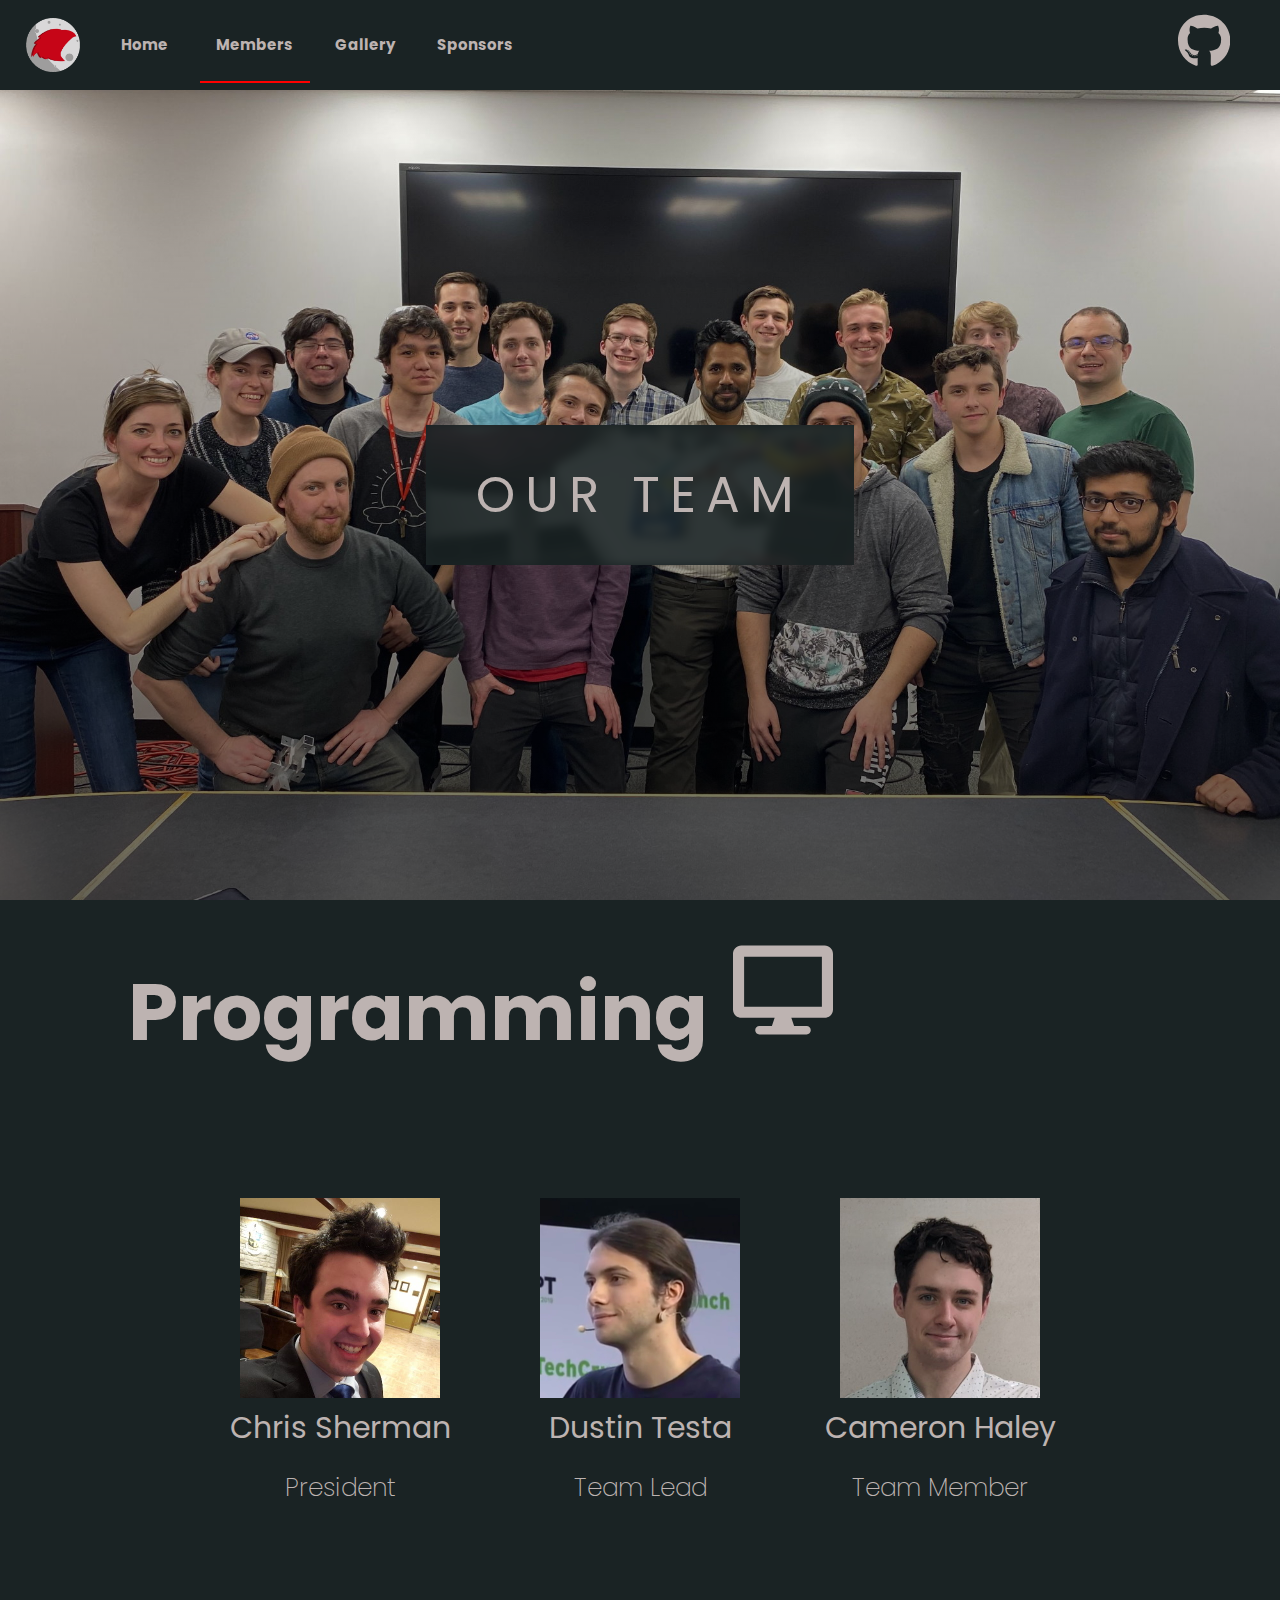
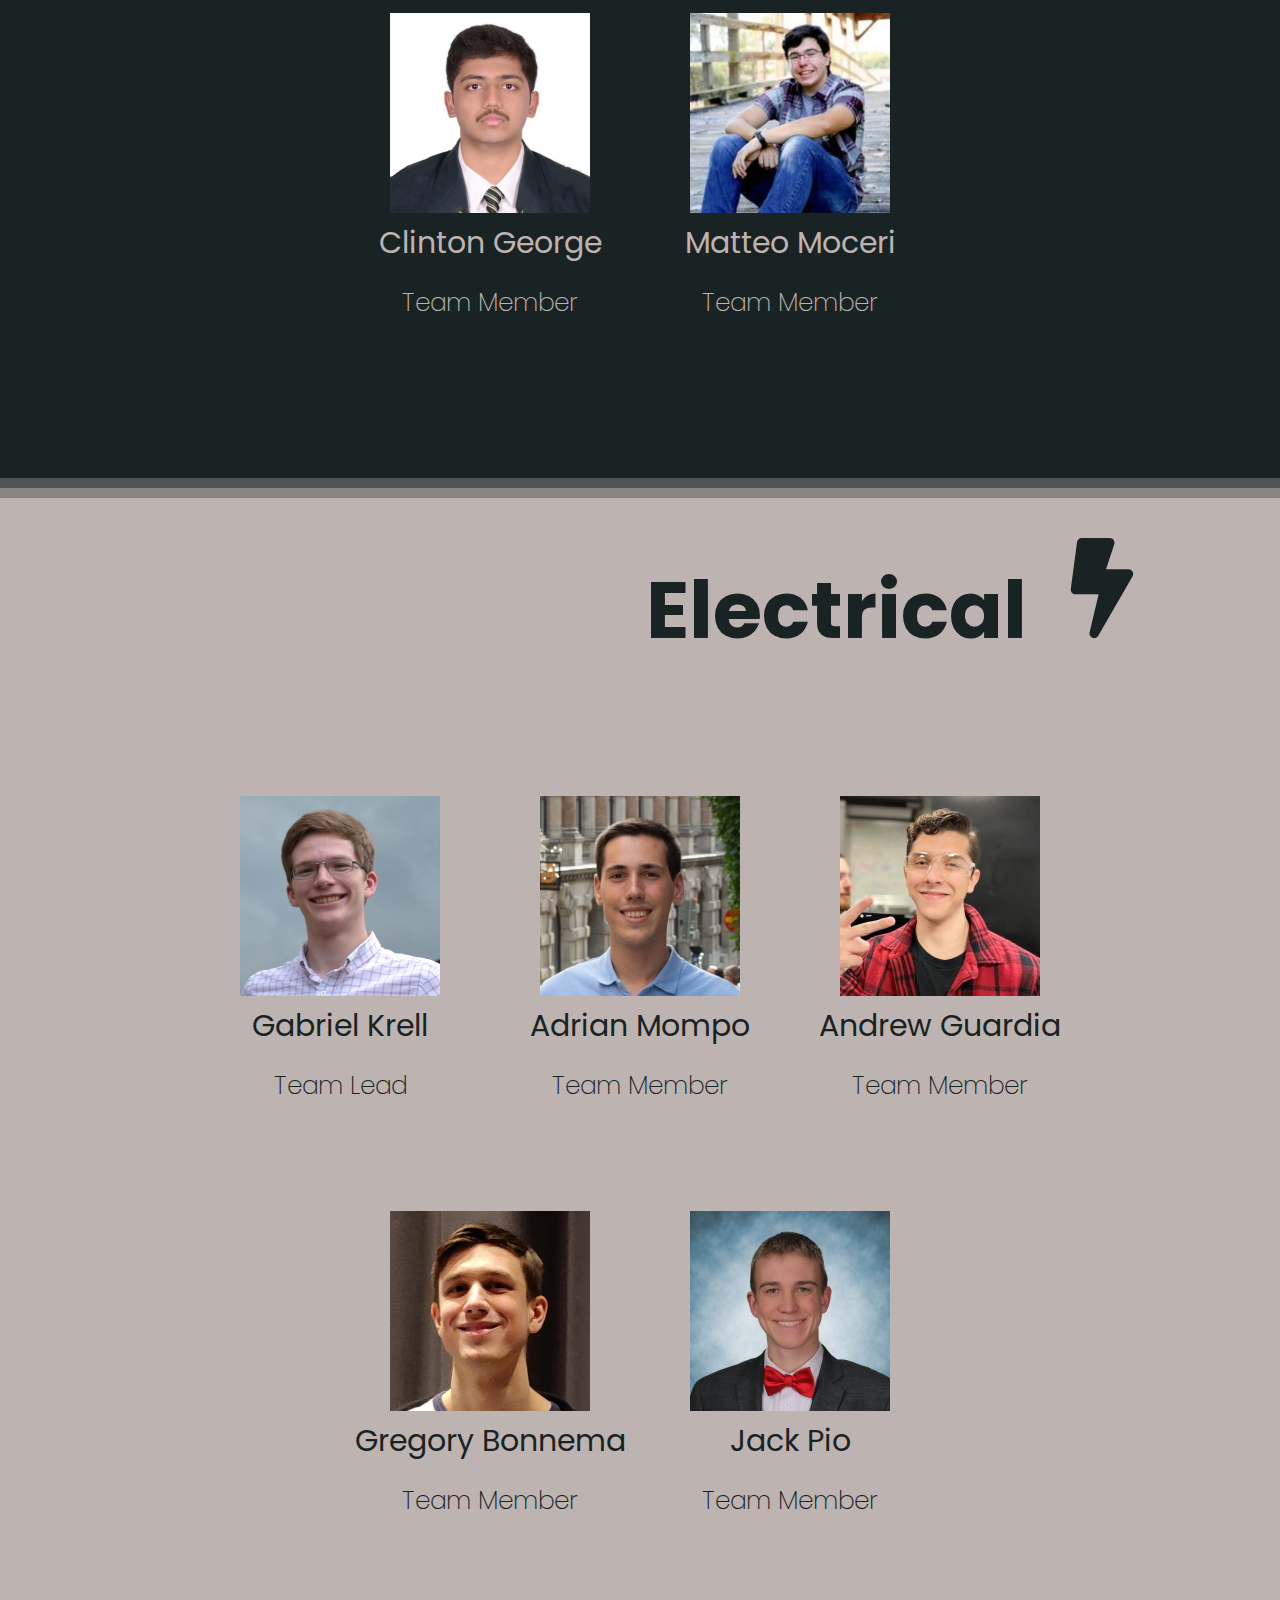
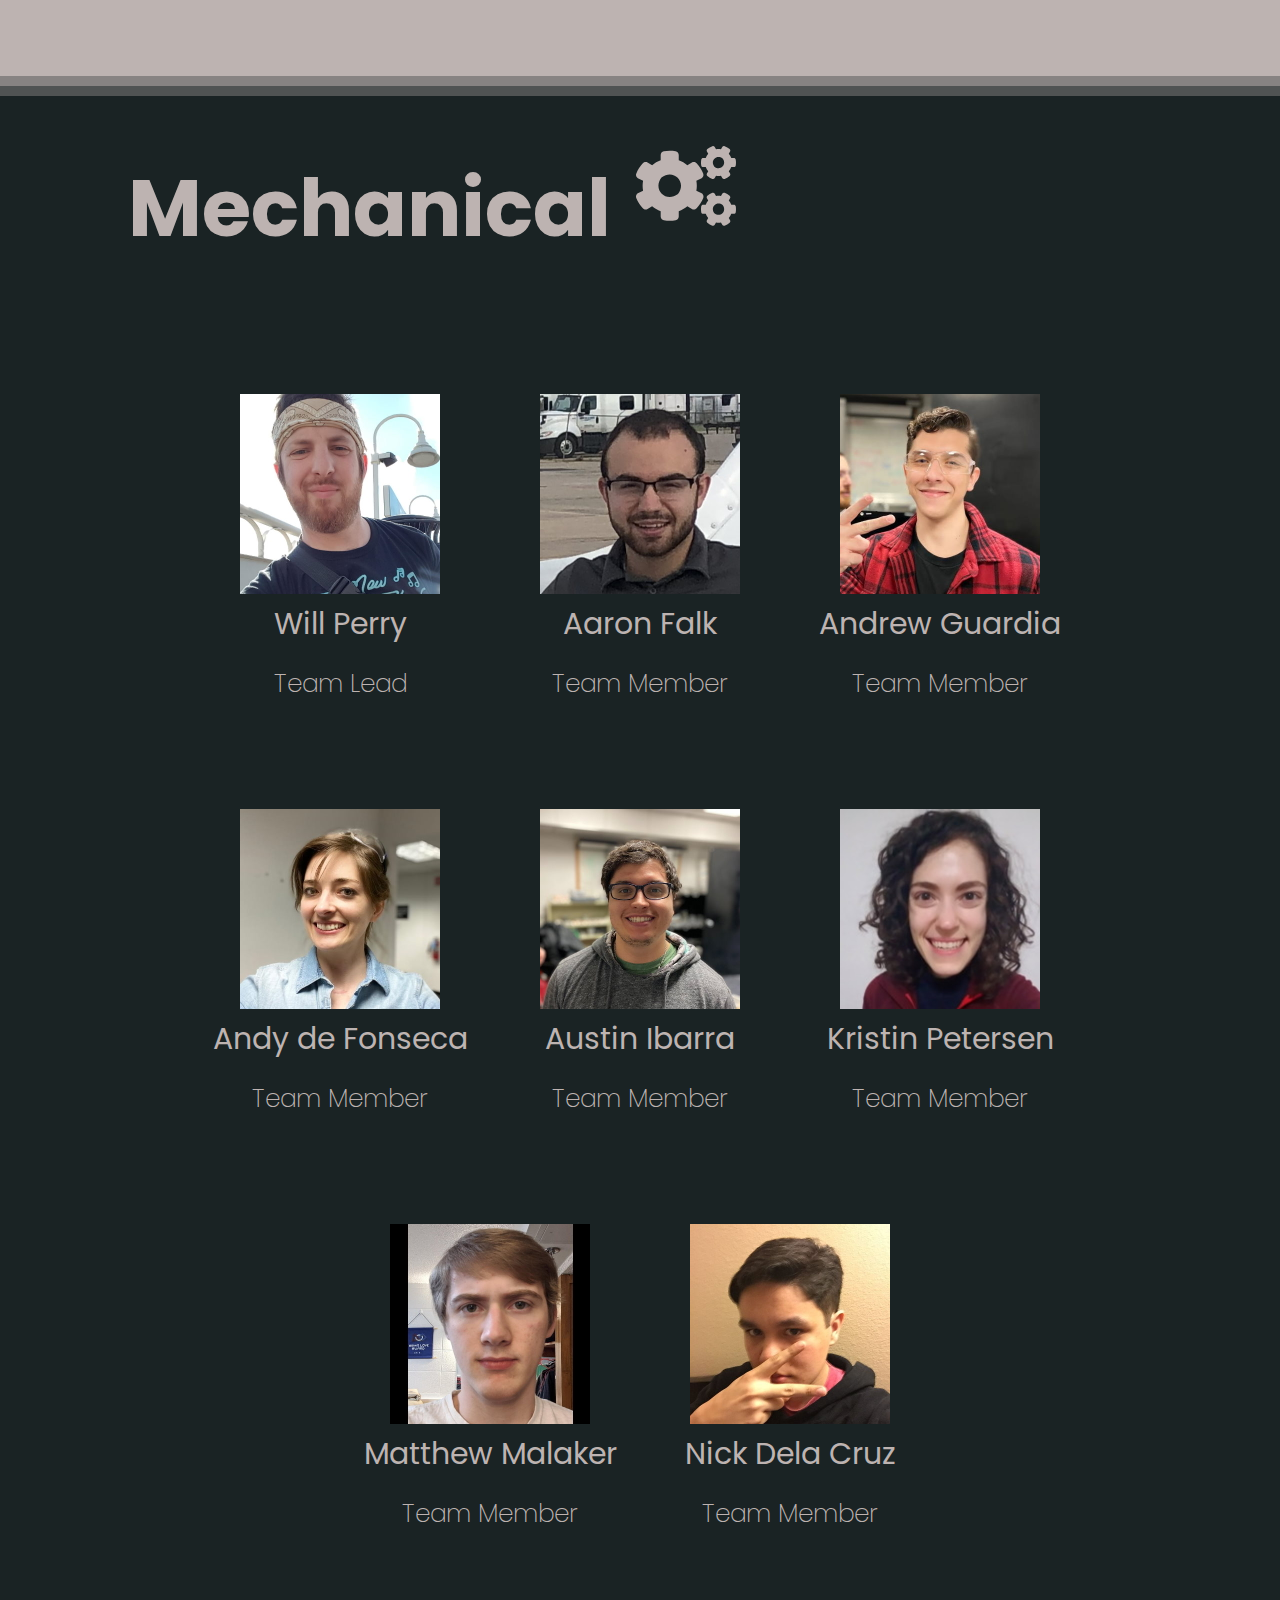
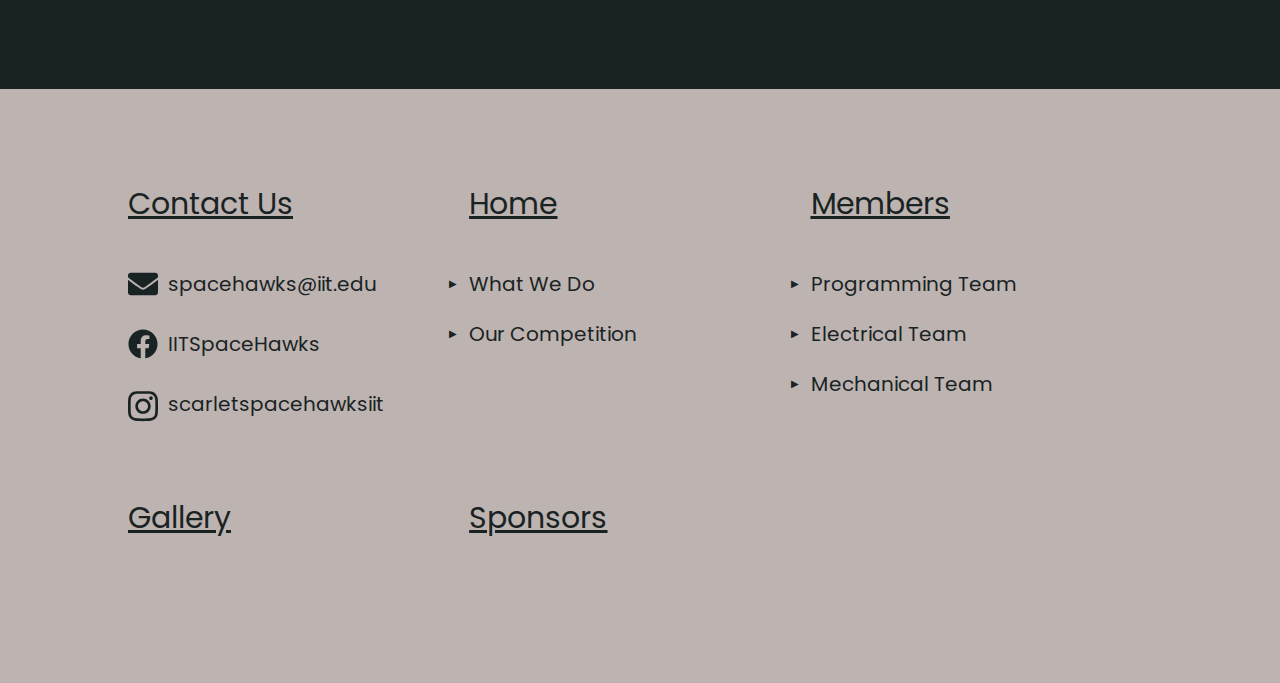
==== members/index.html @ db954859 "Redesign website" ====
<!-- Members page -->
<!DOCTYPE html>
<html lang="en" id="members-page">
<head>
  <meta name="viewport" content="width=device-width,initial-scale=1.0,shrink-to-fit=no" />
  <meta charset="UTF-8">
  <title>Scarlet Spacehawks</title>
  <link rel="stylesheet" href="../styles.css">
  <script src="script.js"></script>
</head>
<body>
  <nav>
    <ul>
      <li id="navlogo-item">
        <img id="navlogo" src="/images/logo.png" alt="Spacehawks logo" />
        <svg id="menu-icon" aria-hidden="true" focusable="false" data-prefix="fas" data-icon="bars" role="img" xmlns="http://www.w3.org/2000/svg" viewBox="0 0 448 512"><path fill="currentColor" d="M16 132h416c8.837 0 16-7.163 16-16V76c0-8.837-7.163-16-16-16H16C7.163 60 0 67.163 0 76v40c0 8.837 7.163 16 16 16zm0 160h416c8.837 0 16-7.163 16-16v-40c0-8.837-7.163-16-16-16H16c-8.837 0-16 7.163-16 16v40c0 8.837 7.163 16 16 16zm0 160h416c8.837 0 16-7.163 16-16v-40c0-8.837-7.163-16-16-16H16c-8.837 0-16 7.163-16 16v40c0 8.837 7.163 16 16 16z"></path></svg>
      </li>
      <li id="homeButton">
        <a class="nav-button" href="/">
          <p>Home</p>
        </a>
      </li>
      <li id="membersButton">
        <a class="nav-button" href="/members">
          <p>Members</p>
        </a>
      </li>
      <li id="galleryButton">
        <a class="nav-button" href="/gallery">
          <p>Gallery</p>
        </a>
      </li>
      <li id="sponsorsButton">
        <a class="nav-button" href="/sponsors">
          <p>Sponsors</p>
        </a>
      </li>
      <li id="githubButton">
        <a href="https://github.com/CHCOM330/SpaceHawksWebsite/">
          <svg aria-hidden="true" focusable="false" data-prefix="fab" data-icon="github" role="img" xmlns="http://www.w3.org/2000/svg" viewBox="0 0 496 512"><path fill="currentColor" d="M165.9 397.4c0 2-2.3 3.6-5.2 3.6-3.3.3-5.6-1.3-5.6-3.6 0-2 2.3-3.6 5.2-3.6 3-.3 5.6 1.3 5.6 3.6zm-31.1-4.5c-.7 2 1.3 4.3 4.3 4.9 2.6 1 5.6 0 6.2-2s-1.3-4.3-4.3-5.2c-2.6-.7-5.5.3-6.2 2.3zm44.2-1.7c-2.9.7-4.9 2.6-4.6 4.9.3 2 2.9 3.3 5.9 2.6 2.9-.7 4.9-2.6 4.6-4.6-.3-1.9-3-3.2-5.9-2.9zM244.8 8C106.1 8 0 113.3 0 252c0 110.9 69.8 205.8 169.5 239.2 12.8 2.3 17.3-5.6 17.3-12.1 0-6.2-.3-40.4-.3-61.4 0 0-70 15-84.7-29.8 0 0-11.4-29.1-27.8-36.6 0 0-22.9-15.7 1.6-15.4 0 0 24.9 2 38.6 25.8 21.9 38.6 58.6 27.5 72.9 20.9 2.3-16 8.8-27.1 16-33.7-55.9-6.2-112.3-14.3-112.3-110.5 0-27.5 7.6-41.3 23.6-58.9-2.6-6.5-11.1-33.3 2.6-67.9 20.9-6.5 69 27 69 27 20-5.6 41.5-8.5 62.8-8.5s42.8 2.9 62.8 8.5c0 0 48.1-33.6 69-27 13.7 34.7 5.2 61.4 2.6 67.9 16 17.7 25.8 31.5 25.8 58.9 0 96.5-58.9 104.2-114.8 110.5 9.2 7.9 17 22.9 17 46.4 0 33.7-.3 75.4-.3 83.6 0 6.5 4.6 14.4 17.3 12.1C428.2 457.8 496 362.9 496 252 496 113.3 383.5 8 244.8 8zM97.2 352.9c-1.3 1-1 3.3.7 5.2 1.6 1.6 3.9 2.3 5.2 1 1.3-1 1-3.3-.7-5.2-1.6-1.6-3.9-2.3-5.2-1zm-10.8-8.1c-.7 1.3.3 2.9 2.3 3.9 1.6 1 3.6.7 4.3-.7.7-1.3-.3-2.9-2.3-3.9-2-.6-3.6-.3-4.3.7zm32.4 35.6c-1.6 1.3-1 4.3 1.3 6.2 2.3 2.3 5.2 2.6 6.5 1 1.3-1.3.7-4.3-1.3-6.2-2.2-2.3-5.2-2.6-6.5-1zm-11.4-14.7c-1.6 1-1.6 3.6 0 5.9 1.6 2.3 4.3 3.3 5.6 2.3 1.6-1.3 1.6-3.9 0-6.2-1.4-2.3-4-3.3-5.6-2z"></path></svg>
        </a>
      </li>
    </ul>
  </nav>

  <article id="team">
    <section class="banner" id="team-banner">
      <h2>Our Team</h2>
    </section>

    <section class="card team-card" id="programming-team">
      <h3>Programming</h3>
      <svg class="team-icon" aria-hidden="true" focusable="false" width="100px" height="100px" data-prefix="fas" data-icon="desktop" role="img" xmlns="http://www.w3.org/2000/svg" viewBox="0 0 576 512"><path fill="currentColor" d="M528 0H48C21.5 0 0 21.5 0 48v320c0 26.5 21.5 48 48 48h192l-16 48h-72c-13.3 0-24 10.7-24 24s10.7 24 24 24h272c13.3 0 24-10.7 24-24s-10.7-24-24-24h-72l-16-48h192c26.5 0 48-21.5 48-48V48c0-26.5-21.5-48-48-48zm-16 352H64V64h448v288z"></path></svg>
      <ul class="image-gallery">
        <li>
          <figure>
            <img src="../images/team/christopher-sherman.jpg">
            <figcaption>Chris Sherman</figcaption>
            <p class="member-role">President</p>
          </figure>
        </li>
        <li>
          <figure>
            <img src="../images/team/dustin-testa.jpg">
            <figcaption>Dustin Testa</figcaption>
            <p class="member-role">Team Lead</p>
          </figure>
        </li>

        <li>
          <figure>
            <img src="../images/team/cameron-haley.jpg">
            <figcaption>Cameron Haley</figcaption>
            <p class="member-role">Team Member</p>
          </figure>
        </li>
        <li>
          <figure>
            <img src="../images/team/clinton-george.jpg">
            <figcaption>Clinton George</figcaption>
            <p class="member-role">Team Member</p>
          </figure>
        </li>
        <li>
          <figure>
            <img src="../images/team/matteo-moceri.jpg">
            <figcaption>Matteo Moceri</figcaption>
            <p class="member-role">Team Member</p>
          </figure>
        </li>
      </ul>
    </section>

    <section class="card team-card team-card-alt" id="electrical-team">
      <h3>Electrical</h3>
      <svg class="team-icon" aria-hidden="true" focusable="false" width="100px" height="100px" data-prefix="fas" data-icon="bolt" role="img" xmlns="http://www.w3.org/2000/svg" viewBox="0 0 320 512"><path fill="currentColor" d="M296 160H180.6l42.6-129.8C227.2 15 215.7 0 200 0H56C44 0 33.8 8.9 32.2 20.8l-32 240C-1.7 275.2 9.5 288 24 288h118.7L96.6 482.5c-3.6 15.2 8 29.5 23.3 29.5 8.4 0 16.4-4.4 20.8-12l176-304c9.3-15.9-2.2-36-20.7-36z"></path></svg>
      <ul class="image-gallery">
        <li>
          <figure>
            <img src="../images/team/gabriel-krell.jpg">
            <figcaption>Gabriel Krell</figcaption>
            <p class="member-role">Team Lead</p>
          </figure>
        </li>
        <li>
          <figure>
            <img src="../images/team/adrian-mompo.jpg">
            <figcaption>Adrian Mompo</figcaption>
            <p class="member-role">Team Member</p>
          </figure>
        </li>
        <li>
          <figure>
            <img src="../images/team/andrew-guardia.jpg">
            <figcaption>Andrew Guardia</figcaption>
            <p class="member-role">Team Member</p>
          </figure>
        </li>
        <li>
          <figure>
            <img src="../images/team/gregory-bonnema.jpg">
            <figcaption>Gregory Bonnema</figcaption>
            <p class="member-role">Team Member</p>
          </figure>
        </li>
        <li>
          <figure>
            <img src="../images/team/jack-pio.jpg">
            <figcaption>Jack Pio</figcaption>
            <p class="member-role">Team Member</p>
          </figure>
        </li>
      </ul>
    </section>

    <section class="card team-card" id="mechanical-team">
      <h3>Mechanical</h3>
      <svg aria-hidden="true" class="team-icon" focusable="false" width="100px" height="100px" data-prefix="fas" data-icon="cogs" role="img" xmlns="http://www.w3.org/2000/svg" viewBox="0 0 640 512"><path fill="currentColor" d="M512.1 191l-8.2 14.3c-3 5.3-9.4 7.5-15.1 5.4-11.8-4.4-22.6-10.7-32.1-18.6-4.6-3.8-5.8-10.5-2.8-15.7l8.2-14.3c-6.9-8-12.3-17.3-15.9-27.4h-16.5c-6 0-11.2-4.3-12.2-10.3-2-12-2.1-24.6 0-37.1 1-6 6.2-10.4 12.2-10.4h16.5c3.6-10.1 9-19.4 15.9-27.4l-8.2-14.3c-3-5.2-1.9-11.9 2.8-15.7 9.5-7.9 20.4-14.2 32.1-18.6 5.7-2.1 12.1.1 15.1 5.4l8.2 14.3c10.5-1.9 21.2-1.9 31.7 0L552 6.3c3-5.3 9.4-7.5 15.1-5.4 11.8 4.4 22.6 10.7 32.1 18.6 4.6 3.8 5.8 10.5 2.8 15.7l-8.2 14.3c6.9 8 12.3 17.3 15.9 27.4h16.5c6 0 11.2 4.3 12.2 10.3 2 12 2.1 24.6 0 37.1-1 6-6.2 10.4-12.2 10.4h-16.5c-3.6 10.1-9 19.4-15.9 27.4l8.2 14.3c3 5.2 1.9 11.9-2.8 15.7-9.5 7.9-20.4 14.2-32.1 18.6-5.7 2.1-12.1-.1-15.1-5.4l-8.2-14.3c-10.4 1.9-21.2 1.9-31.7 0zm-10.5-58.8c38.5 29.6 82.4-14.3 52.8-52.8-38.5-29.7-82.4 14.3-52.8 52.8zM386.3 286.1l33.7 16.8c10.1 5.8 14.5 18.1 10.5 29.1-8.9 24.2-26.4 46.4-42.6 65.8-7.4 8.9-20.2 11.1-30.3 5.3l-29.1-16.8c-16 13.7-34.6 24.6-54.9 31.7v33.6c0 11.6-8.3 21.6-19.7 23.6-24.6 4.2-50.4 4.4-75.9 0-11.5-2-20-11.9-20-23.6V418c-20.3-7.2-38.9-18-54.9-31.7L74 403c-10 5.8-22.9 3.6-30.3-5.3-16.2-19.4-33.3-41.6-42.2-65.7-4-10.9.4-23.2 10.5-29.1l33.3-16.8c-3.9-20.9-3.9-42.4 0-63.4L12 205.8c-10.1-5.8-14.6-18.1-10.5-29 8.9-24.2 26-46.4 42.2-65.8 7.4-8.9 20.2-11.1 30.3-5.3l29.1 16.8c16-13.7 34.6-24.6 54.9-31.7V57.1c0-11.5 8.2-21.5 19.6-23.5 24.6-4.2 50.5-4.4 76-.1 11.5 2 20 11.9 20 23.6v33.6c20.3 7.2 38.9 18 54.9 31.7l29.1-16.8c10-5.8 22.9-3.6 30.3 5.3 16.2 19.4 33.2 41.6 42.1 65.8 4 10.9.1 23.2-10 29.1l-33.7 16.8c3.9 21 3.9 42.5 0 63.5zm-117.6 21.1c59.2-77-28.7-164.9-105.7-105.7-59.2 77 28.7 164.9 105.7 105.7zm243.4 182.7l-8.2 14.3c-3 5.3-9.4 7.5-15.1 5.4-11.8-4.4-22.6-10.7-32.1-18.6-4.6-3.8-5.8-10.5-2.8-15.7l8.2-14.3c-6.9-8-12.3-17.3-15.9-27.4h-16.5c-6 0-11.2-4.3-12.2-10.3-2-12-2.1-24.6 0-37.1 1-6 6.2-10.4 12.2-10.4h16.5c3.6-10.1 9-19.4 15.9-27.4l-8.2-14.3c-3-5.2-1.9-11.9 2.8-15.7 9.5-7.9 20.4-14.2 32.1-18.6 5.7-2.1 12.1.1 15.1 5.4l8.2 14.3c10.5-1.9 21.2-1.9 31.7 0l8.2-14.3c3-5.3 9.4-7.5 15.1-5.4 11.8 4.4 22.6 10.7 32.1 18.6 4.6 3.8 5.8 10.5 2.8 15.7l-8.2 14.3c6.9 8 12.3 17.3 15.9 27.4h16.5c6 0 11.2 4.3 12.2 10.3 2 12 2.1 24.6 0 37.1-1 6-6.2 10.4-12.2 10.4h-16.5c-3.6 10.1-9 19.4-15.9 27.4l8.2 14.3c3 5.2 1.9 11.9-2.8 15.7-9.5 7.9-20.4 14.2-32.1 18.6-5.7 2.1-12.1-.1-15.1-5.4l-8.2-14.3c-10.4 1.9-21.2 1.9-31.7 0zM501.6 431c38.5 29.6 82.4-14.3 52.8-52.8-38.5-29.6-82.4 14.3-52.8 52.8z"></path></svg>
      <ul class="image-gallery">
        <li>
          <figure>
            <img src="../images/team/will-perry.jpg">
            <figcaption>Will Perry</figcaption>
            <p class="member-role">Team Lead</p>
          </figure>
        </li>
        <li>
          <figure>
            <img src="../images/team/aaron-falk.jpg">
            <figcaption>Aaron Falk</figcaption>
            <p class="member-role">Team Member</p>
          </figure>
        </li>
        <li>
          <figure>
            <img src="../images/team/andrew-guardia.jpg">
            <figcaption>Andrew Guardia</figcaption>
            <p class="member-role">Team Member</p>
          </figure>
        </li>
        <li>
          <figure>
            <img src="../images/team/andy-de-fonseca.jpg">
            <figcaption>Andy de Fonseca</figcaption>
            <p class="member-role">Team Member</p>
          </figure>
        </li>
        <li>
          <figure>
            <img src="../images/team/austin-ibarra.jpg">
            <figcaption>Austin Ibarra</figcaption>
            <p class="member-role">Team Member</p>
          </figure>
        </li>
        <li>
          <figure>
            <img src="../images/team/kristin-petersen.jpg">
            <figcaption>Kristin Petersen</figcaption>
            <p class="member-role">Team Member</p>
          </figure>
        </li>
        <li>
          <figure>
            <img src="../images/team/matthew-malaker.jpg">
            <figcaption>Matthew Malaker</figcaption>
            <p class="member-role">Team Member</p>
          </figure>
        </li>
        <li>
          <figure>
            <img src="../images/team/nick-dela-cruz.jpg">
            <figcaption>Nick Dela Cruz</figcaption>
            <p class="member-role">Team Member</p>
          </figure>
        </li>
      </ul>
    </section>
  </article>

  <footer id="footer" class="alt-footer">
    <section class="contact-footer">
      <h5>Contact Us</h5>
      <ul>
        <li id="email">
          <a href="mailto:spacehawks@iit.edu">
            <svg aria-hidden="true" focusable="false" data-prefix="fas" data-icon="envelope" role="img" xmlns="http://www.w3.org/2000/svg" viewBox="0 0 512 512"><path fill="currentColor" d="M502.3 190.8c3.9-3.1 9.7-.2 9.7 4.7V400c0 26.5-21.5 48-48 48H48c-26.5 0-48-21.5-48-48V195.6c0-5 5.7-7.8 9.7-4.7 22.4 17.4 52.1 39.5 154.1 113.6 21.1 15.4 56.7 47.8 92.2 47.6 35.7.3 72-32.8 92.3-47.6 102-74.1 131.6-96.3 154-113.7zM256 320c23.2.4 56.6-29.2 73.4-41.4 132.7-96.3 142.8-104.7 173.4-128.7 5.8-4.5 9.2-11.5 9.2-18.9v-19c0-26.5-21.5-48-48-48H48C21.5 64 0 85.5 0 112v19c0 7.4 3.4 14.3 9.2 18.9 30.6 23.9 40.7 32.4 173.4 128.7 16.8 12.2 50.2 41.8 73.4 41.4z"></path></svg>
            <p>spacehawks@iit.edu</p>
          </a>
        </li>
        <li id="facebook">
          <a href="https://www.facebook.com/IITSpaceHawks/">
            <svg aria-hidden="true" focusable="false" data-prefix="fab" data-icon="facebook" role="img" xmlns="http://www.w3.org/2000/svg" viewBox="0 0 512 512"><path fill="currentColor" d="M504 256C504 119 393 8 256 8S8 119 8 256c0 123.78 90.69 226.38 209.25 245V327.69h-63V256h63v-54.64c0-62.15 37-96.48 93.67-96.48 27.14 0 55.52 4.84 55.52 4.84v61h-31.28c-30.8 0-40.41 19.12-40.41 38.73V256h68.78l-11 71.69h-57.78V501C413.31 482.38 504 379.78 504 256z"></path></svg>
            <p>IITSpaceHawks</p>
          </a>
        </li>
        <li id="instagram">
          <a href="https://www.instagram.com/scarletspacehawksiit/">
            <svg aria-hidden="true" focusable="false" data-prefix="fab" data-icon="instagram" role="img" xmlns="http://www.w3.org/2000/svg" viewBox="0 0 448 512"><path fill="currentColor" d="M224.1 141c-63.6 0-114.9 51.3-114.9 114.9s51.3 114.9 114.9 114.9S339 319.5 339 255.9 287.7 141 224.1 141zm0 189.6c-41.1 0-74.7-33.5-74.7-74.7s33.5-74.7 74.7-74.7 74.7 33.5 74.7 74.7-33.6 74.7-74.7 74.7zm146.4-194.3c0 14.9-12 26.8-26.8 26.8-14.9 0-26.8-12-26.8-26.8s12-26.8 26.8-26.8 26.8 12 26.8 26.8zm76.1 27.2c-1.7-35.9-9.9-67.7-36.2-93.9-26.2-26.2-58-34.4-93.9-36.2-37-2.1-147.9-2.1-184.9 0-35.8 1.7-67.6 9.9-93.9 36.1s-34.4 58-36.2 93.9c-2.1 37-2.1 147.9 0 184.9 1.7 35.9 9.9 67.7 36.2 93.9s58 34.4 93.9 36.2c37 2.1 147.9 2.1 184.9 0 35.9-1.7 67.7-9.9 93.9-36.2 26.2-26.2 34.4-58 36.2-93.9 2.1-37 2.1-147.8 0-184.8zM398.8 388c-7.8 19.6-22.9 34.7-42.6 42.6-29.5 11.7-99.5 9-132.1 9s-102.7 2.6-132.1-9c-19.6-7.8-34.7-22.9-42.6-42.6-11.7-29.5-9-99.5-9-132.1s-2.6-102.7 9-132.1c7.8-19.6 22.9-34.7 42.6-42.6 29.5-11.7 99.5-9 132.1-9s102.7-2.6 132.1 9c19.6 7.8 34.7 22.9 42.6 42.6 11.7 29.5 9 99.5 9 132.1s2.7 102.7-9 132.1z"></path></svg>
            <p>scarletspacehawksiit</p>
          </a>
        </li>
      </ul>
    </section>
    <section class="home-footer links">
      <h5><a href="/">Home</a></h5>
      <ol>
        <li>
          <a href="/#goal">What We Do</a>
        </li>
        <li>
          <a href="/#competition">Our Competition</a>
        </li>
      </ol>
    </section>
    <section class="members-footer links">
      <h5><a href="/members">Members</a></h5>
      <ol>
        <li>
          <a href="/members/#programming-team">Programming Team</a>
        </li>
        <li>
          <a href="/members/#electrical-team">Electrical Team</a>
        </li>
        <li>
          <a href="/members/#mechanical-team">Mechanical Team</a>
        </li>
      </ol>
    </section>
    <section class="gallery-footer links">
      <h5><a href="/gallery">Gallery</a></h5>
      <ol>
        <!-- Will add gallery links when page completed -->
      </ol>
    </section>


    <section class="sponsor-footer links">
      <h5><a href="/sponsors">Sponsors</a></h5>
      <ol>
        <!-- Will add sponsor links when page completed -->
      </ol>
    </section>
  </footer>
</body>
</html>

<!-- All SVGs are Font Awesome icons, unmodified. License here: https://fontawesome.com/license -->
---- styles.css ----
@import url('https://fonts.googleapis.com/css?family=Poppins:200,300,400,400i,900&display=swap&subset=latin-ext');

/* http://meyerweb.com/eric/tools/css/reset/
   v2.0 | 20110126
   License: none (public domain)
*/
a,abbr,acronym,address,applet,article,aside,audio,b,big,blockquote,body,canvas,caption,center,cite,code,dd,del,details,dfn,div,dl,dt,em,embed,fieldset,figcaption,figure,footer,form,h1,h2,h3,h4,h5,h6,header,hgroup,html,i,iframe,img,ins,kbd,label,legend,li,mark,menu,nav,object,ol,output,p,pre,q,ruby,s,samp,section,small,span,strike,strong,sub,summary,sup,table,tbody,td,tfoot,th,thead,time,tr,tt,u,ul,var,video{margin:0;padding:0;border:0;font-size:100%;font:inherit;vertical-align:baseline}article,aside,details,figcaption,figure,footer,header,hgroup,menu,nav,section{display:block}html{line-height:1}body{line-height:inherit;}ol,ul{list-style:none}blockquote,q{quotes:none}blockquote:after,blockquote:before,q:after,q:before{content:'';content:none}table{border-collapse:collapse;border-spacing:0}

/* TODO: Change everything to em values */

/* General stuff */

html {
  box-sizing: border-box;
  font-family: "Poppins", Helvetica, Arial, sans-serif;
  font-size: 20px; /* f = 20 */
  line-height: 1.5em; /* l = 30 */
  scroll-behavior: smooth;
}

body {
  background: #1A2324;
}

a:link, a:visited {
  color: #BDB3B1;
  text-decoration: none;
}


/* Nav stuff */

nav {
  display: block;
  background: #1A2324;
  color: #BDB3B1;

  min-height: 10vh;
  width: 100%;

  transition: width 500ms ease;
}
nav ul {
  align-items: center;
  display: flex;
  flex-direction: column;
  height: 100%;
}

#navlogo {
  padding: 2vw;
  height: 8vh;
}

#navlogo-item {
  align-self: flex-start;
  display: flex;
  align-items: center;
  justify-content: space-between;
  width: 100vw;
}

#menu-icon {
  height: 6vh;
  margin-right: 8vw;
  transition: all 0.5s;
}

.nav-button {
  color: #BDB3B1;
  /* border-radius: 10px; */
  font-weight: bold;
  height: max-content;
  height: 100%;
  width: 100vw;
  transition: color,background 100ms linear;
  height: 8vh;
  display: none;
  justify-content: center;
  align-items: center;
  font-size: 15px;
}

nav:hover .nav-button {
  display: flex;
}

nav:hover #menu-icon {
  color: red;
  transform: rotate(180deg);
}

nav ul img {
  display: block;
  height: 8vh;
  margin-right: 10px;
}

#githubButton {
  display: none;
  margin-left: auto;
  margin-right: 50px;
}

#githubButton svg {
  height: 6vh;
}

#githubButton:hover svg {
  color: red;
}

#githubButton a:focus {
  outline: none;
}

.nav-button:hover, /* Swap colors on hover */
.nav-button:focus,
.nav-button:active {
  background: #BDB3B1;
  color: #1A2324;
  border-bottom: 2px solid white;
  margin-bottom: -2px;
  cursor: pointer;
}

#home-page #homeButton a, /* Don't swap colors on hover if current page */
#members-page #membersButton a,
#gallery-page #galleryButton a,
#sponsors-page #sponsorsButton a {
  background: #1A2324;
  color: #BDB3B1;
  pointer-events: none;
}

#home-page #homeButton a, /* Darken current page buttons for dropdown menu */
#members-page #membersButton a,
#gallery-page #galleryButton a,
#sponsors-page #sponsorsButton a {
  background: #101616;
  cursor: default;
}

/* Header stuff */

header {
  color: #BDB3B1;
  background: #1A2324;
  display: grid;
  font-weight: 900;
  height: 90vh;
  text-align: center;

  border-bottom: 5px solid #1A2324;

  /* TODO: Use image-set */
  background-image: url("./images/moon.jpg");
  background-position: center;
  background-size: cover;
  background-attachment: fixed;

  display: flex;
  align-items: center;
  justify-content: center;
}

header h1 {
  background: #1A2324;
  padding: 30px 10vw;
  margin: 0 auto;
  height: min-content;
  width: min-content;
  font-size: 7vw;
  line-height: 3rem;
  text-transform: uppercase;
  word-spacing: 10px;
}

/* Banner stuff */

.banner {
  height: 100vh;
  display: flex;
  justify-content: center;
  align-items: center;

  position: relative;
}

.banner h2 {
  color: #BDB3B1;
  background: rgba(26, 35, 36, 1);
  padding: 10px;
  font-size: 15px;
  letter-spacing: 10px;
  line-height: 40px;
  text-align: center;
  text-transform: uppercase;
  z-index: 9999;
}

.banner::before { /* Holds image behind header and maybe filter if necessary */
  content: "";
  position: absolute;
  width: 100%;
  height: 100%;
  top: 0;
  left: 0;
  background-size: cover;
  background-attachment: fixed;
  background-position: center;
  z-index: -1;
}

.banner::after { /* Holds linear gradient effect */
  content: "";
  position: absolute;
  width: 100%;
  height: 100%;
  top: 0;
  left: 0;
  z-index: 0;
  background: linear-gradient(to bottom, rgba(0,0,0,0) 0%, rgba(0,0,0, 0.6) 100%);
}

.banner h2 strong {
  display: block;
}

nav + article section.banner { /* If banner is first thing on page, account for nav bar height */
  height: 90vh;
}

#team-banner::before {
  background-image: url("./images/team_unedited.jpg");
}

#goal-banner::before {
  background-image: url("./images/robot_unedited.jpg");
}

#competition-banner::before {
  background-image: url("./images/competition_unedited.jpg");
}


/* Card stuff */

.card {
  background: #1A2324;
  color: #BDB3B1;
  min-height: 40vh;
  padding: 40px 5%;
  overflow: auto; /* Fixes card-logo from floating out of the box */
}

.card a {
  color: red;
  /* text-decoration: red underline; */
}

.alt {
  background: #BDB3B1;
  color: #1A2324;
}

.card h3 {
  font-size: 20px;
  font-weight: bold;
  padding-bottom: 40px;
  text-align: center;
  hyphens: auto;
}

.card-logo {
  display: block;
  margin: 0 auto;
  width: 70vw;
}

.card p {
  font-size: 20px;
  line-height: 2rem;
  margin-top: 20px;
}

.team-card {
  min-height: 0px; /* For IE 11 */
  min-height: unset;
  font-size: 20px;
}

.team-card h3 {
  display: block;
  font-size: 20px;
  padding-bottom: 10px;
}

.team-card .team-icon {
  max-width: 50px;
  max-height: 50px;
  display: block;
  margin: 0 auto;
}

#programming-team {
  color: #BDB3B1;
  background: #1A2324;
  border-bottom: 10px solid #505353;
}

#electrical-team {
  color: #1A2324;
  border-top: 10px solid #878382;
  background: #BDB3B1;
  /* background: linear-gradient(to bottom, #BDB3B1 0% 95%, #1A2324 100%); */
  border-bottom: 10px solid #878382;
}

#mechanical-team {
  color: #BDB3B1;
  border-top: 10px solid #505353;
  background: #1A2324;
}

/* Minicards */
.minicard li {
  display: flex;
  flex-direction: column;
  padding: 0 30px 75px 30px;
}

.minicard li p {
  text-align: left;
}

.minicard li h4 {
  margin: 20px auto;
  margin-bottom: 0px;
  font-size: 25px;
  line-height: 1em;
  font-weight: bold;
  border-bottom: 4px solid red;
  width: max-content;
}

@supports (text-decoration-thickness: 4px) {
  .minicard li h4 {
    border-bottom: none;
    margin: 20px 0 0 0;
    text-decoration: red underline;
    text-decoration-thickness: 4px;
    text-align: center;
    width: unset;
  }
}

.minicard li img {
  margin: 0 auto;
  align-self: center;
  object-fit: contain;
  max-width: 100%;
}

.minicard li p {
  font-size: 18px;
}

.minicard li a {
  padding-top: 20px;
  /* margin-top: auto; */
  font-size: 18px;
}

.minicard li a:hover {
  text-decoration: 1px red underline;
}

.minicard li a::after {
  content: " »"
}

/* Gallery stuff */

.image-gallery {
  display: flex;
  flex-wrap: wrap;
  justify-content: center;
  margin-top: 40px;
  /* max-height: 100vh; */
  /* overflow-y: hidden; */
}

.image-gallery li figure {
  width: 200px;
  margin: 50px auto;
}

.image-gallery img {
  display: block;
  width: 100px;
  margin: 0 auto;
}

.image-gallery figcaption {
  text-align: center;
}

.image-gallery figure {
  position: relative;
}

.team-card .member-role {
  font-size: 20px;
  font-weight: 200;
  color: #BDB3B1;
  width: max-content;
  margin: 20px auto;
  padding: 5px;
  opacity: 1;
  border-radius: 4px;
  transition: opacity 100ms;
}

.team-card-alt .member-role {
  color: #1A2324;
}

.team-card figure:hover .member-role {
  opacity: 1;
}


.team-card .image-gallery img {
  width: 100px;
}

.team-card figcaption {
  margin-top: 15px;
}

/* Footer stuff */
footer {
  display: grid;
  grid-template-columns: repeat(auto-fit, minmax(300px, 1fr));
  /* min-height: 50vh; */
  max-width: 80vw;
  padding: 50px 10vw;
  font-size: 6vw;
  padding-top: 100px;
}

footer section {
  margin-bottom: 50px;
}

.contact-footer ul li a {
  display: block;
  margin-bottom: 30px;
}

footer ol li {
  position: relative;
  margin-bottom: 20px;
}

footer ol li:hover a {
  border-bottom: 1px solid red;
}

footer ol li:hover::before {
  color: red;
}

footer h5 {
  font-size: 9vw;
  margin-bottom: 50px;
}

footer h5, footer h5 a, footer h5 a:visited, footer h5 a:link {
  color: #BDB3B1;
  text-decoration: underline;
}

footer svg {
  width: 30px;
  margin-right: 10px;
  position: relative;
}

footer ul li:hover svg {
  animation: jump 500ms;
}

.alt-footer {
  background: #BDB3B1;
}

.alt-footer a {
  color: #1A2324;
}

.alt-footer h5, .alt-footer h5 a, .alt-footer h5 a:visited, .alt-footer h5 a:link {
  color: #1A2324;
}

#email:hover svg, #email:hover p {
  color: #8CE296;
}

#facebook:hover svg, #facebook:hover p {
  color: #43609C;
}

#instagram:hover svg, #instagram:hover p {
  color: #B93B9F;
}





/* Gallery Page stuff */

#gallery-page body {
  background: #1A2324;
}

.event-gallery {
  margin-bottom: 50px;
}

.event-gallery ol {
  display: grid;
  grid-template-columns: repeat(auto-fit, minmax(600px, 1fr));
}

.event-gallery li {
  padding: 30px 0;
  /* margin: 0 30px; */
  display: flex;
  flex-direction: column;
  align-items: center;
  width: 100%;
}

.event-gallery li:nth-of-type(1) {
  grid-column: 1 / -1; /* Make first gallery on its own line */
  margin-top: 50px;
}

.event-gallery h3 {
  color: #BDB3B1;
  font-size: 30px;
  order: 99;
  text-align: center;
}

.event-gallery a {
  width: 455px;
  height: 455px;
  position: relative;
  margin-bottom: 30px;
}

.event-gallery img {
  margin: 0 auto;
  width: 400px;
  height: 400px;
  position: absolute;
  border: 1px solid #49504b;
  border-radius: 10px;

  transition: left 500ms, top 500ms;
}

.event-gallery img:nth-of-type(1) {
  left: 0px;
  top: 40px;
  z-index: 3;
}

.event-gallery img:nth-of-type(2) {
  left: 20px;
  top: 20px;
  z-index: 2;
}

.event-gallery img:nth-of-type(3) {
  left: 40px;
  top: 0px;
  z-index: 1;
}

.event-gallery img::after {
  content: "";
  position: absolute;
  top: 0;
  left: 0;
  background: red;
  width: 100%;
  height: 100%;
  z-index: 13259835856409;
}

.event-gallery li:hover {
  cursor: pointer;
  background: #161D1E;
}

.event-gallery li:hover img:nth-of-type(2) {
  left: 30px;
  top: 10px;
}

.event-gallery li:hover img:nth-of-type(3) {
  left: 60px;
  top: -20px;
}


/* Media queries */

@media screen and (min-width: 15.625em) { /* 250 px */
  header h1 {
    font-size: 20px;
    padding: 30px;
  }

  .banner h2 {
    font-size: 30px;
  }

  .card h3 {
    font-size: 30px;
  }

  .team-card h3 {
    font-size: 30px;
  }

  .team-card .team-icon {
    max-width: 80px;
    max-height: 80px;
  }
}

@media screen and (min-width: 333px) { /* 333 px */
  footer {
    font-size: 20px;
  }
  footer h5 {
    font-size: 30px;
  }
}

@media screen and (min-width: 450px) { /* 450 px */
  /* Transform nav bar into horizontal one */
  nav {
    height: 10vh;
  }

  #navlogo {
    padding: 0 0 0 2vw;
    height: 6vh;
    max-height: 50px;
  }

  #navlogo-item {
    align-self: auto;
    display: block;
    width: 6vh;
    width: unset;
  }

  #menu-icon {
    display: none;
  }

  nav ul {
    flex-direction: row;
    justify-content: space-around;
  }

  .nav-button {
    display: flex;
    width: 50px; /* Any bigger and a horizontal scroll can occur on 425px width devices */
    padding: 0 15px;
  }

  #home-page #homeButton a, /* Show a red line under current page button */
  #members-page #membersButton a,
  #gallery-page #galleryButton a,
  #sponsors-page #sponsorsButton a {
    border-bottom: 2px solid #FF0000;
    margin-bottom: -2px;
    background: #1A2324;
  }

  header h1 {
    width: max-content;
  }

  .banner h2 strong {
    display: inline;
  }

  .card p {
    font-size: 30px;
  }

  .team-card h3 {
    font-size: 40px;
  }

  .team-card .team-icon {
    max-height: 100px;
    max-width: 100px;
  }

  .minicard {
    display: grid;
    grid-template-columns: repeat(auto-fit, minmax(400px, 1fr));
  }

  .minicard h4 {
    font-size: 30px;
  }

  .contact-footer ul li a {
    display: flex;
  }
}

@media screen and (min-width: 29.6875em) { /* 475 px */
  #navlogo {
    max-height: unset; /* Allow logo to be any height now that the width will compensate */
  }
}

@media screen and (min-width: 32.125em) { /* 525 px */
  .nav-button {
    width: 80px;
  }
  header h1 {
    font-size: 30px;
    word-spacing: 20px;
  }
}

@media screen and (min-width: 43.75em) { /* 700 px */
  nav ul {
    justify-content: flex-start; /* Nav items should now be left-aligned */
  }

  #githubButton {
    display: block;
  }

  .card {
    padding-left: 10%;
    padding-right: 10%;
  }


  .card-logo {
    width: 400px;
  }

  #competition .card p {
    text-align: justify;
  }

  .banner h2 {
    font-size: 40px;
    padding: 25px;
  }

  header h1 {
    font-size: 50px;
    margin: 0 auto;
  }

  .team-card h3 {
    font-size: 60px;
  }

  .team-card .team-icon {
    max-height: 100px;
    max-width: 100px;
    margin-top: 10px;
  }

  .team-card .image-gallery img {
    width: 150px;
  }

  .team-card .image-gallery li figure {
    width: 250px;
  }
}

@media screen and (min-width: 62.5em) { /* 1000 px */
  .card-logo {
    float: left;
    shape-outside: circle(50%);
    width: 40vw;
  }

  .card p {
    text-align: left;
  }

  .card-logo {
    width: 400px;
  }

  .banner h2 {
    font-size: 50px;
    padding: 50px;
    background: rgba(26, 35, 36, 1);
    /* border: 5px solid rgba(189, 179, 177, 0.9); */
    color: rgba(189, 179, 177, 1);
    position: relative;
    z-index: 1;
  }

  .banner h2::before {
    content: "";
    position: absolute;
    top: 0;
    left: 0;
    width: 100%;
    height: 100%;
    background-image: url("./images/robot_unedited.jpg");
    opacity: 0.1;
    background-size: cover;
    background-position: center;
    background-attachment: fixed;
    filter: blur(5px);
    z-index: -1;
  }

  .team-card h3 {
    display: inline;
    font-size: 80px;
  }

  .team-card .team-icon {
    display: inline;
    margin-left: 20px;
    margin-top: 0px;
  }

  #electrical-team {
    text-align: right;
  }

  .team-card .image-gallery {
    margin-top: 100px;
  }

  footer ol li::before {
    content: '▶';
    font-size: 10px;
    color: #bdb3b1;
    position: absolute;
    left: -20px;
    transition: color 200ms ease;
  }

  .alt-footer ol li::before {
    color: #1A2324;
  }
}

@media screen and (min-width: 68.75em) { /* 1100 px */
  header h1 {
    font-size: 80px;
  }
}

@media screen and (min-width: 75em) { /* 1200 px */
  #competition .card p {
    text-align: justify;
  }

  .team-card {
    padding-bottom: 100px;
  }

  .team-card figcaption {
    font-size: 30px;
  }

  .team-card .image-gallery img {
    width: 200px;
  }

  .team-card .image-gallery li figure {
    width: 300px;
  }

  .team-card .member-role {
    font-size: 25px;
  }
}

/* Fixes scrolling issue on IE 11 - Thanks Stack Overflow https://stackoverflow.com/questions/27966735/why-does-a-fixed-background-image-move-when-scrolling-on-ie */
@media screen and (-ms-high-contrast: active), (-ms-high-contrast: none) {
    html{
        overflow: hidden;
        height: 100%;
    }
    body{
        overflow: auto;
        height: 100%;
    }
}

/* Animations */
@keyframes jump {
  0% {
    bottom: 0;
  }

  50% {
    bottom: 10px;
  }

  100% {
    bottom: 0;
  }
}
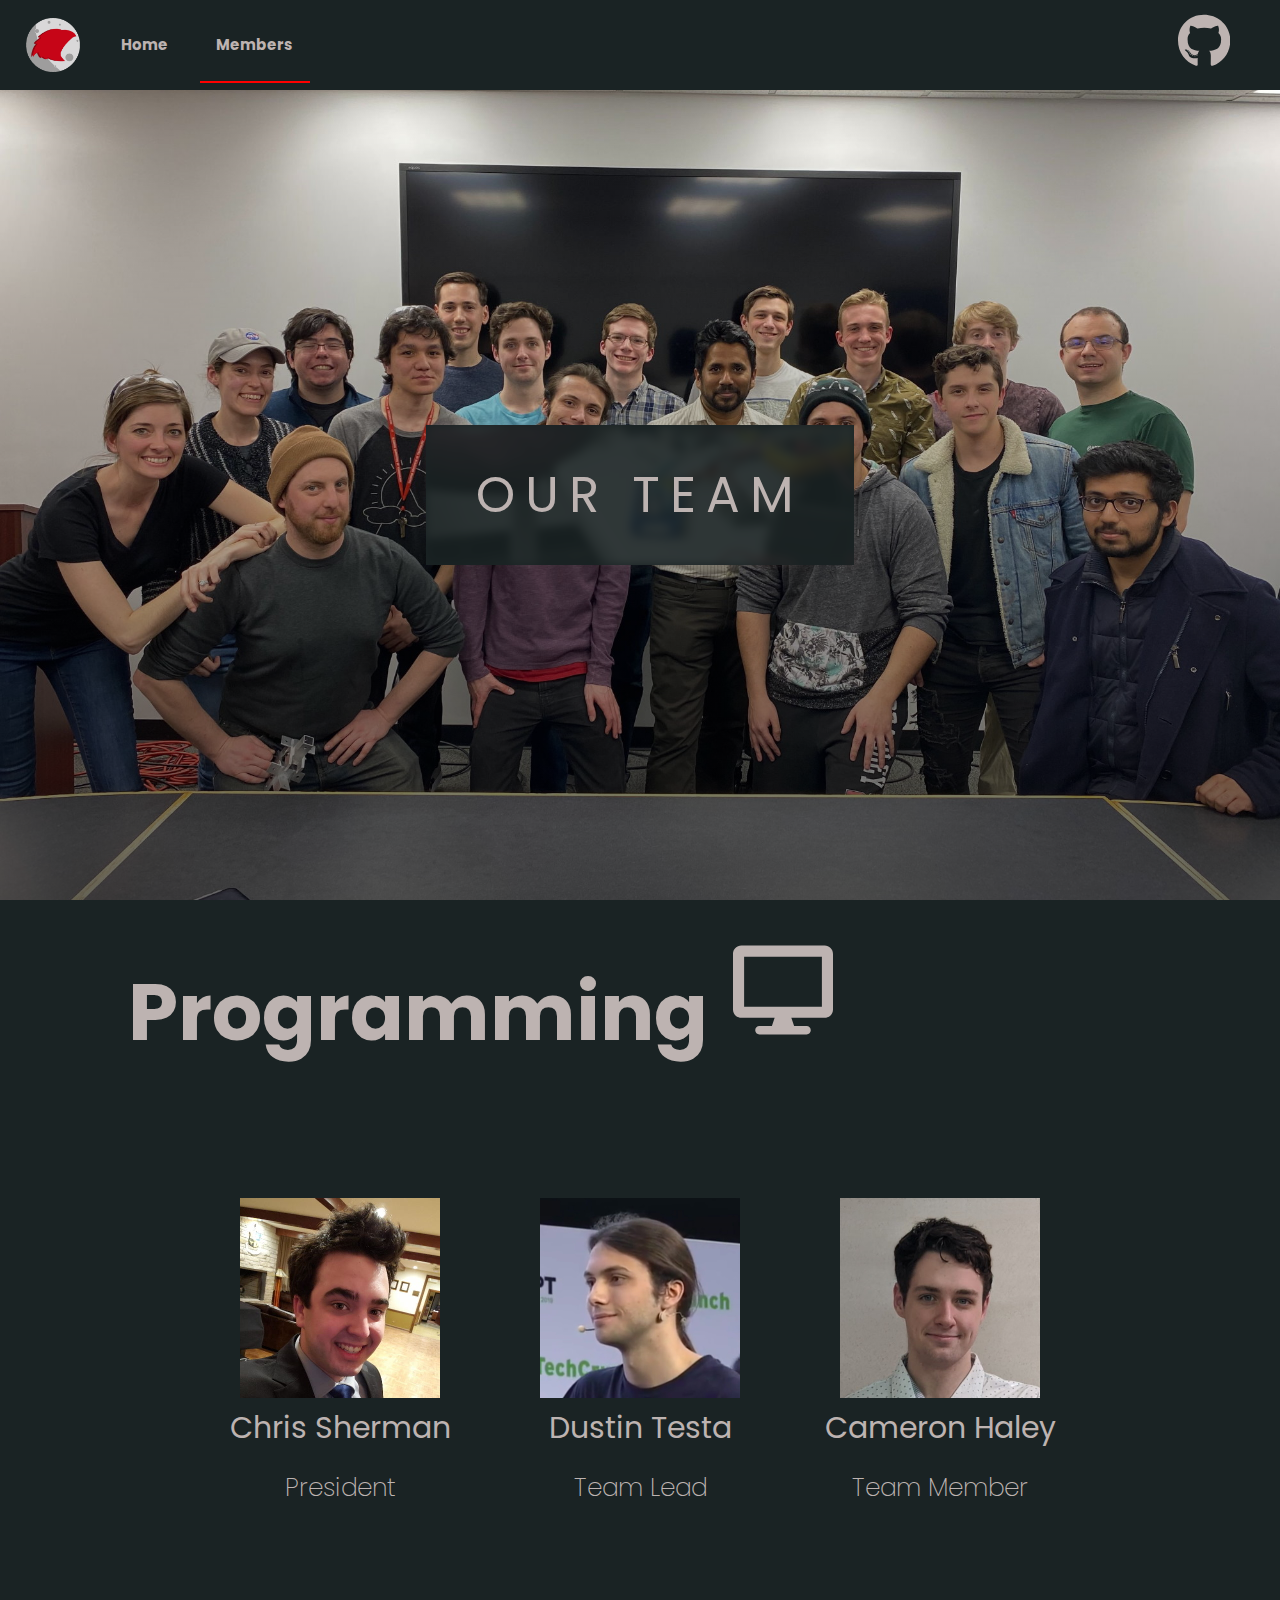
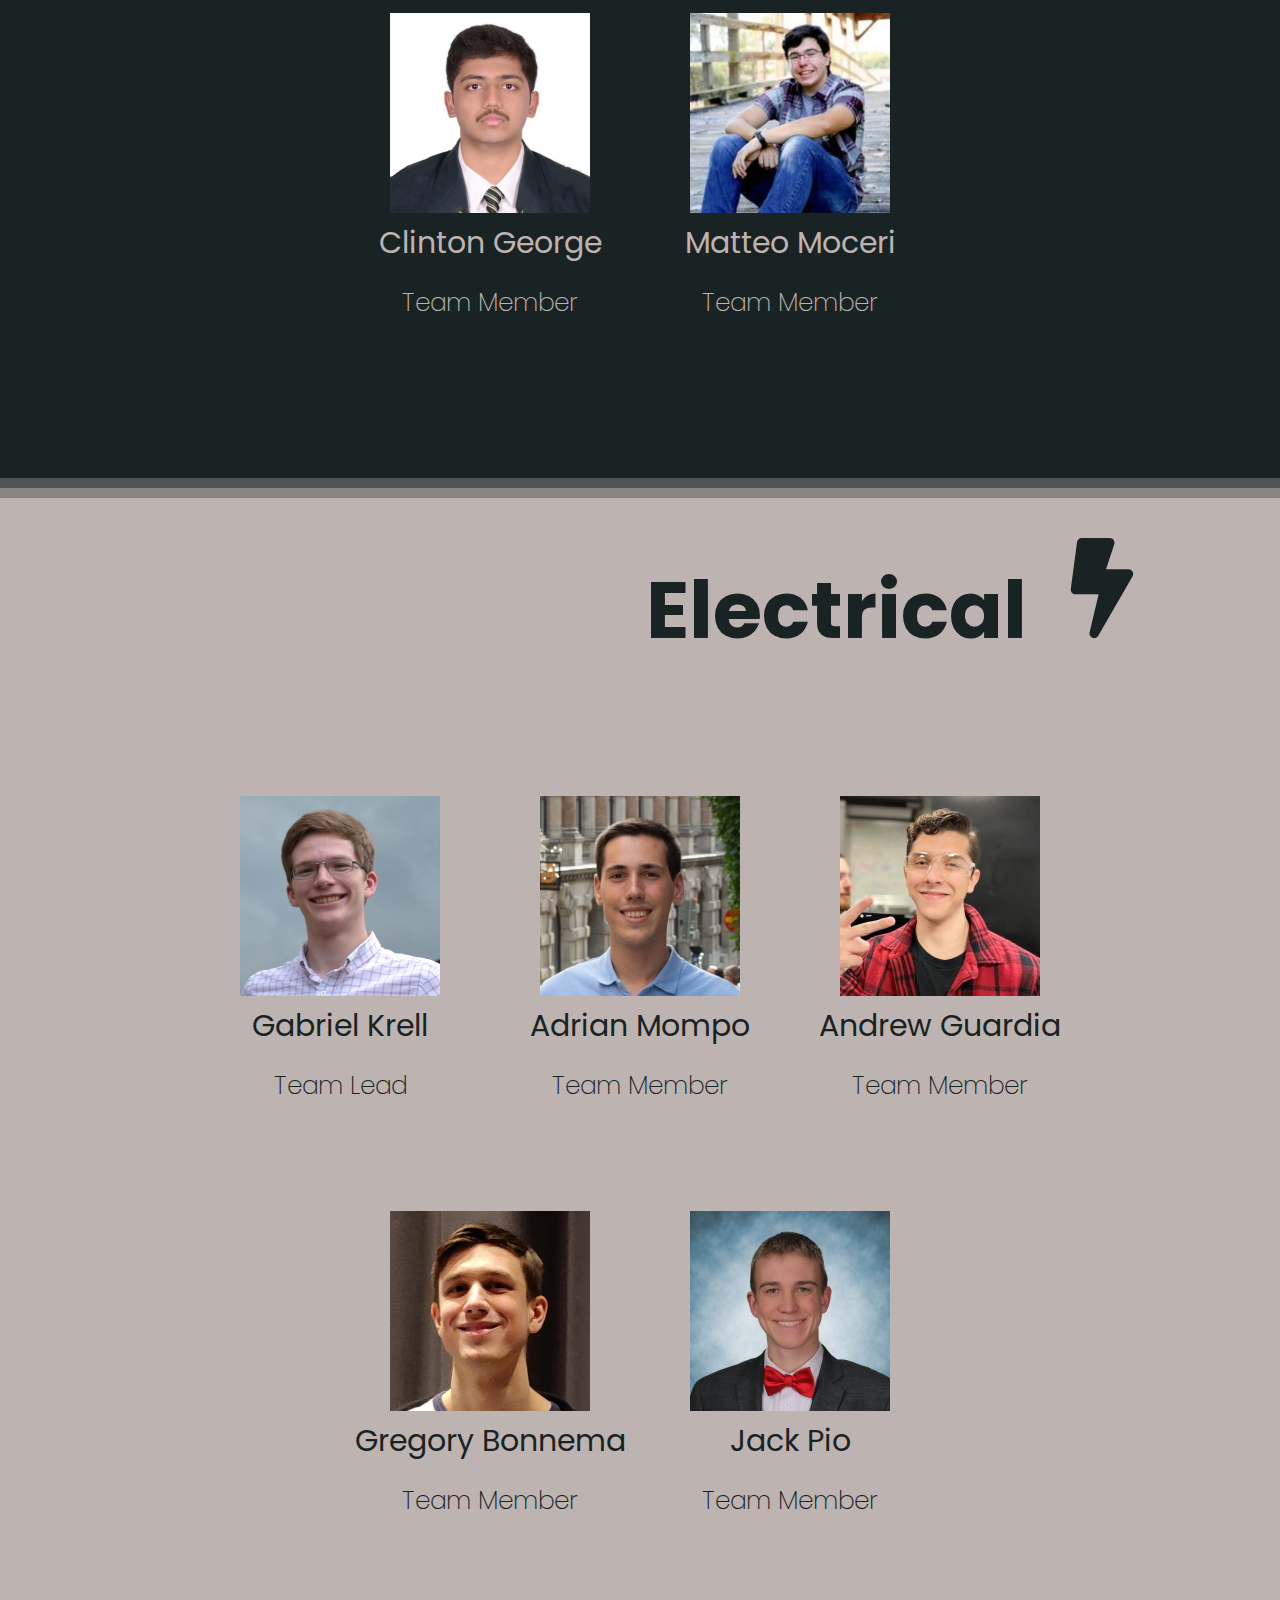
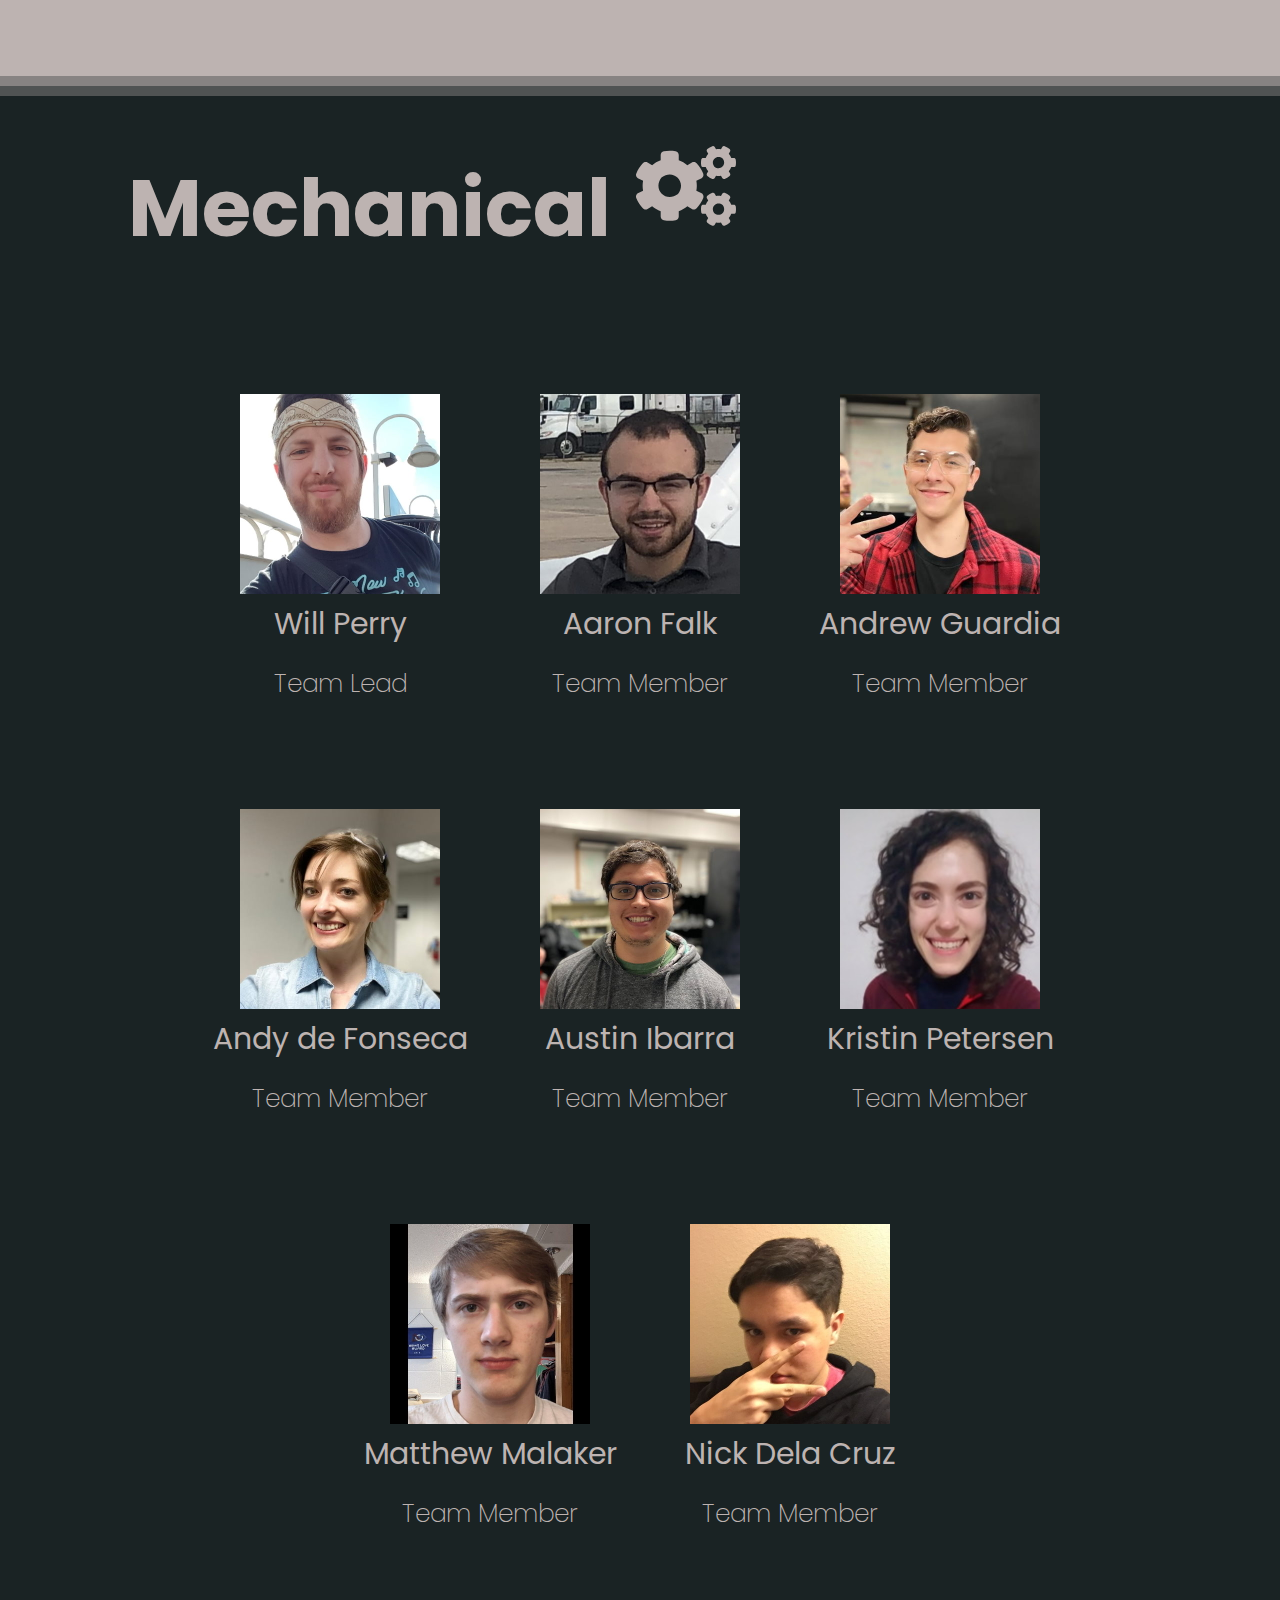
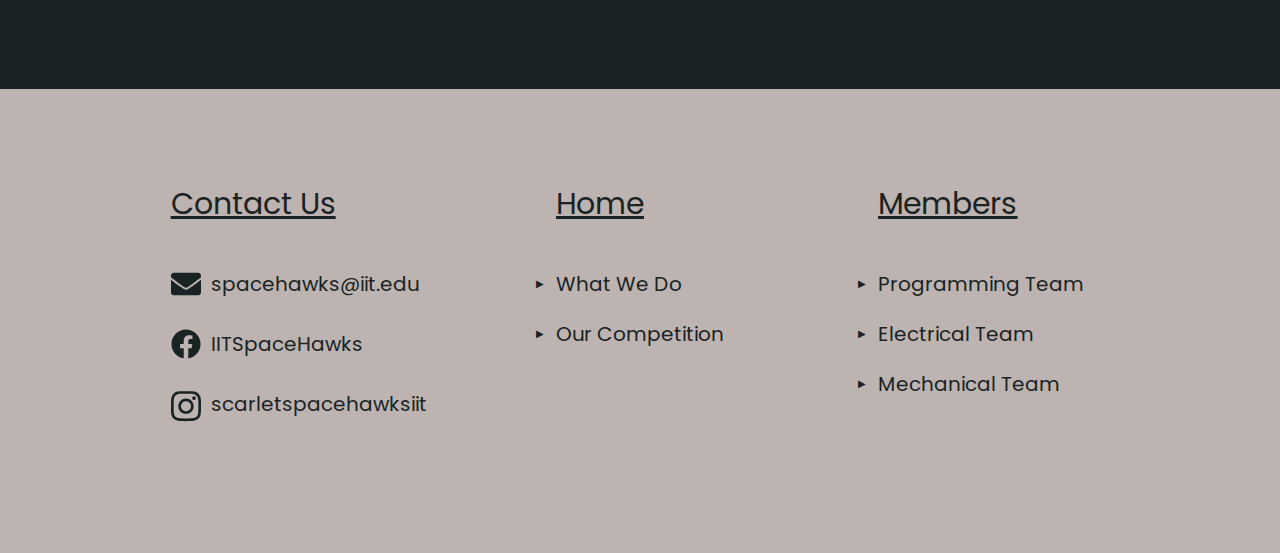
==== commit 65a8d079: "Remove unused pages" ====
--- a/members/index.html
+++ b/members/index.html
@@ -1,267 +1,360 @@
 <!-- Members page -->
 <!DOCTYPE html>
 <html lang="en" id="members-page">
-<head>
-  <meta name="viewport" content="width=device-width,initial-scale=1.0,shrink-to-fit=no" />
-  <meta charset="UTF-8">
-  <title>Scarlet Spacehawks</title>
-  <link rel="stylesheet" href="../styles.css">
-  <script src="script.js"></script>
-</head>
-<body>
-  <nav>
-    <ul>
-      <li id="navlogo-item">
-        <img id="navlogo" src="/images/logo.png" alt="Spacehawks logo" />
-        <svg id="menu-icon" aria-hidden="true" focusable="false" data-prefix="fas" data-icon="bars" role="img" xmlns="http://www.w3.org/2000/svg" viewBox="0 0 448 512"><path fill="currentColor" d="M16 132h416c8.837 0 16-7.163 16-16V76c0-8.837-7.163-16-16-16H16C7.163 60 0 67.163 0 76v40c0 8.837 7.163 16 16 16zm0 160h416c8.837 0 16-7.163 16-16v-40c0-8.837-7.163-16-16-16H16c-8.837 0-16 7.163-16 16v40c0 8.837 7.163 16 16 16zm0 160h416c8.837 0 16-7.163 16-16v-40c0-8.837-7.163-16-16-16H16c-8.837 0-16 7.163-16 16v40c0 8.837 7.163 16 16 16z"></path></svg>
-      </li>
-      <li id="homeButton">
-        <a class="nav-button" href="/">
-          <p>Home</p>
-        </a>
-      </li>
-      <li id="membersButton">
-        <a class="nav-button" href="/members">
-          <p>Members</p>
-        </a>
-      </li>
-      <li id="galleryButton">
-        <a class="nav-button" href="/gallery">
-          <p>Gallery</p>
-        </a>
-      </li>
-      <li id="sponsorsButton">
-        <a class="nav-button" href="/sponsors">
-          <p>Sponsors</p>
-        </a>
-      </li>
-      <li id="githubButton">
-        <a href="https://github.com/CHCOM330/SpaceHawksWebsite/">
-          <svg aria-hidden="true" focusable="false" data-prefix="fab" data-icon="github" role="img" xmlns="http://www.w3.org/2000/svg" viewBox="0 0 496 512"><path fill="currentColor" d="M165.9 397.4c0 2-2.3 3.6-5.2 3.6-3.3.3-5.6-1.3-5.6-3.6 0-2 2.3-3.6 5.2-3.6 3-.3 5.6 1.3 5.6 3.6zm-31.1-4.5c-.7 2 1.3 4.3 4.3 4.9 2.6 1 5.6 0 6.2-2s-1.3-4.3-4.3-5.2c-2.6-.7-5.5.3-6.2 2.3zm44.2-1.7c-2.9.7-4.9 2.6-4.6 4.9.3 2 2.9 3.3 5.9 2.6 2.9-.7 4.9-2.6 4.6-4.6-.3-1.9-3-3.2-5.9-2.9zM244.8 8C106.1 8 0 113.3 0 252c0 110.9 69.8 205.8 169.5 239.2 12.8 2.3 17.3-5.6 17.3-12.1 0-6.2-.3-40.4-.3-61.4 0 0-70 15-84.7-29.8 0 0-11.4-29.1-27.8-36.6 0 0-22.9-15.7 1.6-15.4 0 0 24.9 2 38.6 25.8 21.9 38.6 58.6 27.5 72.9 20.9 2.3-16 8.8-27.1 16-33.7-55.9-6.2-112.3-14.3-112.3-110.5 0-27.5 7.6-41.3 23.6-58.9-2.6-6.5-11.1-33.3 2.6-67.9 20.9-6.5 69 27 69 27 20-5.6 41.5-8.5 62.8-8.5s42.8 2.9 62.8 8.5c0 0 48.1-33.6 69-27 13.7 34.7 5.2 61.4 2.6 67.9 16 17.7 25.8 31.5 25.8 58.9 0 96.5-58.9 104.2-114.8 110.5 9.2 7.9 17 22.9 17 46.4 0 33.7-.3 75.4-.3 83.6 0 6.5 4.6 14.4 17.3 12.1C428.2 457.8 496 362.9 496 252 496 113.3 383.5 8 244.8 8zM97.2 352.9c-1.3 1-1 3.3.7 5.2 1.6 1.6 3.9 2.3 5.2 1 1.3-1 1-3.3-.7-5.2-1.6-1.6-3.9-2.3-5.2-1zm-10.8-8.1c-.7 1.3.3 2.9 2.3 3.9 1.6 1 3.6.7 4.3-.7.7-1.3-.3-2.9-2.3-3.9-2-.6-3.6-.3-4.3.7zm32.4 35.6c-1.6 1.3-1 4.3 1.3 6.2 2.3 2.3 5.2 2.6 6.5 1 1.3-1.3.7-4.3-1.3-6.2-2.2-2.3-5.2-2.6-6.5-1zm-11.4-14.7c-1.6 1-1.6 3.6 0 5.9 1.6 2.3 4.3 3.3 5.6 2.3 1.6-1.3 1.6-3.9 0-6.2-1.4-2.3-4-3.3-5.6-2z"></path></svg>
-        </a>
-      </li>
-    </ul>
-  </nav>
-
-  <article id="team">
-    <section class="banner" id="team-banner">
-      <h2>Our Team</h2>
-    </section>
-
-    <section class="card team-card" id="programming-team">
-      <h3>Programming</h3>
-      <svg class="team-icon" aria-hidden="true" focusable="false" width="100px" height="100px" data-prefix="fas" data-icon="desktop" role="img" xmlns="http://www.w3.org/2000/svg" viewBox="0 0 576 512"><path fill="currentColor" d="M528 0H48C21.5 0 0 21.5 0 48v320c0 26.5 21.5 48 48 48h192l-16 48h-72c-13.3 0-24 10.7-24 24s10.7 24 24 24h272c13.3 0 24-10.7 24-24s-10.7-24-24-24h-72l-16-48h192c26.5 0 48-21.5 48-48V48c0-26.5-21.5-48-48-48zm-16 352H64V64h448v288z"></path></svg>
-      <ul class="image-gallery">
-        <li>
-          <figure>
-            <img src="../images/team/christopher-sherman.jpg">
-            <figcaption>Chris Sherman</figcaption>
-            <p class="member-role">President</p>
-          </figure>
+  <head>
+    <meta
+      name="viewport"
+      content="width=device-width,initial-scale=1.0,shrink-to-fit=no"
+    />
+    <meta charset="UTF-8" />
+    <title>Scarlet Spacehawks</title>
+    <link rel="stylesheet" href="../styles.css" />
+    <script src="script.js"></script>
+  </head>
+  <body>
+    <nav>
+      <ul>
+        <li id="navlogo-item">
+          <img id="navlogo" src="/images/logo.png" alt="Spacehawks logo" />
+          <svg
+            id="menu-icon"
+            aria-hidden="true"
+            focusable="false"
+            data-prefix="fas"
+            data-icon="bars"
+            role="img"
+            xmlns="http://www.w3.org/2000/svg"
+            viewBox="0 0 448 512"
+          >
+            <path
+              fill="currentColor"
+              d="M16 132h416c8.837 0 16-7.163 16-16V76c0-8.837-7.163-16-16-16H16C7.163 60 0 67.163 0 76v40c0 8.837 7.163 16 16 16zm0 160h416c8.837 0 16-7.163 16-16v-40c0-8.837-7.163-16-16-16H16c-8.837 0-16 7.163-16 16v40c0 8.837 7.163 16 16 16zm0 160h416c8.837 0 16-7.163 16-16v-40c0-8.837-7.163-16-16-16H16c-8.837 0-16 7.163-16 16v40c0 8.837 7.163 16 16 16z"
+            ></path>
+          </svg>
         </li>
-        <li>
-          <figure>
-            <img src="../images/team/dustin-testa.jpg">
-            <figcaption>Dustin Testa</figcaption>
-            <p class="member-role">Team Lead</p>
-          </figure>
-        </li>
-
-        <li>
-          <figure>
-            <img src="../images/team/cameron-haley.jpg">
-            <figcaption>Cameron Haley</figcaption>
-            <p class="member-role">Team Member</p>
-          </figure>
-        </li>
-        <li>
-          <figure>
-            <img src="../images/team/clinton-george.jpg">
-            <figcaption>Clinton George</figcaption>
-            <p class="member-role">Team Member</p>
-          </figure>
-        </li>
-        <li>
-          <figure>
-            <img src="../images/team/matteo-moceri.jpg">
-            <figcaption>Matteo Moceri</figcaption>
-            <p class="member-role">Team Member</p>
-          </figure>
-        </li>
-      </ul>
-    </section>
-
-    <section class="card team-card team-card-alt" id="electrical-team">
-      <h3>Electrical</h3>
-      <svg class="team-icon" aria-hidden="true" focusable="false" width="100px" height="100px" data-prefix="fas" data-icon="bolt" role="img" xmlns="http://www.w3.org/2000/svg" viewBox="0 0 320 512"><path fill="currentColor" d="M296 160H180.6l42.6-129.8C227.2 15 215.7 0 200 0H56C44 0 33.8 8.9 32.2 20.8l-32 240C-1.7 275.2 9.5 288 24 288h118.7L96.6 482.5c-3.6 15.2 8 29.5 23.3 29.5 8.4 0 16.4-4.4 20.8-12l176-304c9.3-15.9-2.2-36-20.7-36z"></path></svg>
-      <ul class="image-gallery">
-        <li>
-          <figure>
-            <img src="../images/team/gabriel-krell.jpg">
-            <figcaption>Gabriel Krell</figcaption>
-            <p class="member-role">Team Lead</p>
-          </figure>
-        </li>
-        <li>
-          <figure>
-            <img src="../images/team/adrian-mompo.jpg">
-            <figcaption>Adrian Mompo</figcaption>
-            <p class="member-role">Team Member</p>
-          </figure>
-        </li>
-        <li>
-          <figure>
-            <img src="../images/team/andrew-guardia.jpg">
-            <figcaption>Andrew Guardia</figcaption>
-            <p class="member-role">Team Member</p>
-          </figure>
-        </li>
-        <li>
-          <figure>
-            <img src="../images/team/gregory-bonnema.jpg">
-            <figcaption>Gregory Bonnema</figcaption>
-            <p class="member-role">Team Member</p>
-          </figure>
-        </li>
-        <li>
-          <figure>
-            <img src="../images/team/jack-pio.jpg">
-            <figcaption>Jack Pio</figcaption>
-            <p class="member-role">Team Member</p>
-          </figure>
-        </li>
-      </ul>
-    </section>
-
-    <section class="card team-card" id="mechanical-team">
-      <h3>Mechanical</h3>
-      <svg aria-hidden="true" class="team-icon" focusable="false" width="100px" height="100px" data-prefix="fas" data-icon="cogs" role="img" xmlns="http://www.w3.org/2000/svg" viewBox="0 0 640 512"><path fill="currentColor" d="M512.1 191l-8.2 14.3c-3 5.3-9.4 7.5-15.1 5.4-11.8-4.4-22.6-10.7-32.1-18.6-4.6-3.8-5.8-10.5-2.8-15.7l8.2-14.3c-6.9-8-12.3-17.3-15.9-27.4h-16.5c-6 0-11.2-4.3-12.2-10.3-2-12-2.1-24.6 0-37.1 1-6 6.2-10.4 12.2-10.4h16.5c3.6-10.1 9-19.4 15.9-27.4l-8.2-14.3c-3-5.2-1.9-11.9 2.8-15.7 9.5-7.9 20.4-14.2 32.1-18.6 5.7-2.1 12.1.1 15.1 5.4l8.2 14.3c10.5-1.9 21.2-1.9 31.7 0L552 6.3c3-5.3 9.4-7.5 15.1-5.4 11.8 4.4 22.6 10.7 32.1 18.6 4.6 3.8 5.8 10.5 2.8 15.7l-8.2 14.3c6.9 8 12.3 17.3 15.9 27.4h16.5c6 0 11.2 4.3 12.2 10.3 2 12 2.1 24.6 0 37.1-1 6-6.2 10.4-12.2 10.4h-16.5c-3.6 10.1-9 19.4-15.9 27.4l8.2 14.3c3 5.2 1.9 11.9-2.8 15.7-9.5 7.9-20.4 14.2-32.1 18.6-5.7 2.1-12.1-.1-15.1-5.4l-8.2-14.3c-10.4 1.9-21.2 1.9-31.7 0zm-10.5-58.8c38.5 29.6 82.4-14.3 52.8-52.8-38.5-29.7-82.4 14.3-52.8 52.8zM386.3 286.1l33.7 16.8c10.1 5.8 14.5 18.1 10.5 29.1-8.9 24.2-26.4 46.4-42.6 65.8-7.4 8.9-20.2 11.1-30.3 5.3l-29.1-16.8c-16 13.7-34.6 24.6-54.9 31.7v33.6c0 11.6-8.3 21.6-19.7 23.6-24.6 4.2-50.4 4.4-75.9 0-11.5-2-20-11.9-20-23.6V418c-20.3-7.2-38.9-18-54.9-31.7L74 403c-10 5.8-22.9 3.6-30.3-5.3-16.2-19.4-33.3-41.6-42.2-65.7-4-10.9.4-23.2 10.5-29.1l33.3-16.8c-3.9-20.9-3.9-42.4 0-63.4L12 205.8c-10.1-5.8-14.6-18.1-10.5-29 8.9-24.2 26-46.4 42.2-65.8 7.4-8.9 20.2-11.1 30.3-5.3l29.1 16.8c16-13.7 34.6-24.6 54.9-31.7V57.1c0-11.5 8.2-21.5 19.6-23.5 24.6-4.2 50.5-4.4 76-.1 11.5 2 20 11.9 20 23.6v33.6c20.3 7.2 38.9 18 54.9 31.7l29.1-16.8c10-5.8 22.9-3.6 30.3 5.3 16.2 19.4 33.2 41.6 42.1 65.8 4 10.9.1 23.2-10 29.1l-33.7 16.8c3.9 21 3.9 42.5 0 63.5zm-117.6 21.1c59.2-77-28.7-164.9-105.7-105.7-59.2 77 28.7 164.9 105.7 105.7zm243.4 182.7l-8.2 14.3c-3 5.3-9.4 7.5-15.1 5.4-11.8-4.4-22.6-10.7-32.1-18.6-4.6-3.8-5.8-10.5-2.8-15.7l8.2-14.3c-6.9-8-12.3-17.3-15.9-27.4h-16.5c-6 0-11.2-4.3-12.2-10.3-2-12-2.1-24.6 0-37.1 1-6 6.2-10.4 12.2-10.4h16.5c3.6-10.1 9-19.4 15.9-27.4l-8.2-14.3c-3-5.2-1.9-11.9 2.8-15.7 9.5-7.9 20.4-14.2 32.1-18.6 5.7-2.1 12.1.1 15.1 5.4l8.2 14.3c10.5-1.9 21.2-1.9 31.7 0l8.2-14.3c3-5.3 9.4-7.5 15.1-5.4 11.8 4.4 22.6 10.7 32.1 18.6 4.6 3.8 5.8 10.5 2.8 15.7l-8.2 14.3c6.9 8 12.3 17.3 15.9 27.4h16.5c6 0 11.2 4.3 12.2 10.3 2 12 2.1 24.6 0 37.1-1 6-6.2 10.4-12.2 10.4h-16.5c-3.6 10.1-9 19.4-15.9 27.4l8.2 14.3c3 5.2 1.9 11.9-2.8 15.7-9.5 7.9-20.4 14.2-32.1 18.6-5.7 2.1-12.1-.1-15.1-5.4l-8.2-14.3c-10.4 1.9-21.2 1.9-31.7 0zM501.6 431c38.5 29.6 82.4-14.3 52.8-52.8-38.5-29.6-82.4 14.3-52.8 52.8z"></path></svg>
-      <ul class="image-gallery">
-        <li>
-          <figure>
-            <img src="../images/team/will-perry.jpg">
-            <figcaption>Will Perry</figcaption>
-            <p class="member-role">Team Lead</p>
-          </figure>
-        </li>
-        <li>
-          <figure>
-            <img src="../images/team/aaron-falk.jpg">
-            <figcaption>Aaron Falk</figcaption>
-            <p class="member-role">Team Member</p>
-          </figure>
-        </li>
-        <li>
-          <figure>
-            <img src="../images/team/andrew-guardia.jpg">
-            <figcaption>Andrew Guardia</figcaption>
-            <p class="member-role">Team Member</p>
-          </figure>
-        </li>
-        <li>
-          <figure>
-            <img src="../images/team/andy-de-fonseca.jpg">
-            <figcaption>Andy de Fonseca</figcaption>
-            <p class="member-role">Team Member</p>
-          </figure>
-        </li>
-        <li>
-          <figure>
-            <img src="../images/team/austin-ibarra.jpg">
-            <figcaption>Austin Ibarra</figcaption>
-            <p class="member-role">Team Member</p>
-          </figure>
-        </li>
-        <li>
-          <figure>
-            <img src="../images/team/kristin-petersen.jpg">
-            <figcaption>Kristin Petersen</figcaption>
-            <p class="member-role">Team Member</p>
-          </figure>
-        </li>
-        <li>
-          <figure>
-            <img src="../images/team/matthew-malaker.jpg">
-            <figcaption>Matthew Malaker</figcaption>
-            <p class="member-role">Team Member</p>
-          </figure>
-        </li>
-        <li>
-          <figure>
-            <img src="../images/team/nick-dela-cruz.jpg">
-            <figcaption>Nick Dela Cruz</figcaption>
-            <p class="member-role">Team Member</p>
-          </figure>
-        </li>
-      </ul>
-    </section>
-  </article>
-
-  <footer id="footer" class="alt-footer">
-    <section class="contact-footer">
-      <h5>Contact Us</h5>
-      <ul>
-        <li id="email">
-          <a href="mailto:spacehawks@iit.edu">
-            <svg aria-hidden="true" focusable="false" data-prefix="fas" data-icon="envelope" role="img" xmlns="http://www.w3.org/2000/svg" viewBox="0 0 512 512"><path fill="currentColor" d="M502.3 190.8c3.9-3.1 9.7-.2 9.7 4.7V400c0 26.5-21.5 48-48 48H48c-26.5 0-48-21.5-48-48V195.6c0-5 5.7-7.8 9.7-4.7 22.4 17.4 52.1 39.5 154.1 113.6 21.1 15.4 56.7 47.8 92.2 47.6 35.7.3 72-32.8 92.3-47.6 102-74.1 131.6-96.3 154-113.7zM256 320c23.2.4 56.6-29.2 73.4-41.4 132.7-96.3 142.8-104.7 173.4-128.7 5.8-4.5 9.2-11.5 9.2-18.9v-19c0-26.5-21.5-48-48-48H48C21.5 64 0 85.5 0 112v19c0 7.4 3.4 14.3 9.2 18.9 30.6 23.9 40.7 32.4 173.4 128.7 16.8 12.2 50.2 41.8 73.4 41.4z"></path></svg>
-            <p>spacehawks@iit.edu</p>
+        <li id="homeButton">
+          <a class="nav-button" href="/">
+            <p>Home</p>
           </a>
         </li>
-        <li id="facebook">
-          <a href="https://www.facebook.com/IITSpaceHawks/">
-            <svg aria-hidden="true" focusable="false" data-prefix="fab" data-icon="facebook" role="img" xmlns="http://www.w3.org/2000/svg" viewBox="0 0 512 512"><path fill="currentColor" d="M504 256C504 119 393 8 256 8S8 119 8 256c0 123.78 90.69 226.38 209.25 245V327.69h-63V256h63v-54.64c0-62.15 37-96.48 93.67-96.48 27.14 0 55.52 4.84 55.52 4.84v61h-31.28c-30.8 0-40.41 19.12-40.41 38.73V256h68.78l-11 71.69h-57.78V501C413.31 482.38 504 379.78 504 256z"></path></svg>
-            <p>IITSpaceHawks</p>
+        <li id="membersButton">
+          <a class="nav-button" href="/members">
+            <p>Members</p>
           </a>
         </li>
-        <li id="instagram">
-          <a href="https://www.instagram.com/scarletspacehawksiit/">
-            <svg aria-hidden="true" focusable="false" data-prefix="fab" data-icon="instagram" role="img" xmlns="http://www.w3.org/2000/svg" viewBox="0 0 448 512"><path fill="currentColor" d="M224.1 141c-63.6 0-114.9 51.3-114.9 114.9s51.3 114.9 114.9 114.9S339 319.5 339 255.9 287.7 141 224.1 141zm0 189.6c-41.1 0-74.7-33.5-74.7-74.7s33.5-74.7 74.7-74.7 74.7 33.5 74.7 74.7-33.6 74.7-74.7 74.7zm146.4-194.3c0 14.9-12 26.8-26.8 26.8-14.9 0-26.8-12-26.8-26.8s12-26.8 26.8-26.8 26.8 12 26.8 26.8zm76.1 27.2c-1.7-35.9-9.9-67.7-36.2-93.9-26.2-26.2-58-34.4-93.9-36.2-37-2.1-147.9-2.1-184.9 0-35.8 1.7-67.6 9.9-93.9 36.1s-34.4 58-36.2 93.9c-2.1 37-2.1 147.9 0 184.9 1.7 35.9 9.9 67.7 36.2 93.9s58 34.4 93.9 36.2c37 2.1 147.9 2.1 184.9 0 35.9-1.7 67.7-9.9 93.9-36.2 26.2-26.2 34.4-58 36.2-93.9 2.1-37 2.1-147.8 0-184.8zM398.8 388c-7.8 19.6-22.9 34.7-42.6 42.6-29.5 11.7-99.5 9-132.1 9s-102.7 2.6-132.1-9c-19.6-7.8-34.7-22.9-42.6-42.6-11.7-29.5-9-99.5-9-132.1s-2.6-102.7 9-132.1c7.8-19.6 22.9-34.7 42.6-42.6 29.5-11.7 99.5-9 132.1-9s102.7-2.6 132.1 9c19.6 7.8 34.7 22.9 42.6 42.6 11.7 29.5 9 99.5 9 132.1s2.7 102.7-9 132.1z"></path></svg>
-            <p>scarletspacehawksiit</p>
+        <li id="githubButton">
+          <a href="https://github.com/CHCOM330/SpaceHawksWebsite/">
+            <svg
+              aria-hidden="true"
+              focusable="false"
+              data-prefix="fab"
+              data-icon="github"
+              role="img"
+              xmlns="http://www.w3.org/2000/svg"
+              viewBox="0 0 496 512"
+            >
+              <path
+                fill="currentColor"
+                d="M165.9 397.4c0 2-2.3 3.6-5.2 3.6-3.3.3-5.6-1.3-5.6-3.6 0-2 2.3-3.6 5.2-3.6 3-.3 5.6 1.3 5.6 3.6zm-31.1-4.5c-.7 2 1.3 4.3 4.3 4.9 2.6 1 5.6 0 6.2-2s-1.3-4.3-4.3-5.2c-2.6-.7-5.5.3-6.2 2.3zm44.2-1.7c-2.9.7-4.9 2.6-4.6 4.9.3 2 2.9 3.3 5.9 2.6 2.9-.7 4.9-2.6 4.6-4.6-.3-1.9-3-3.2-5.9-2.9zM244.8 8C106.1 8 0 113.3 0 252c0 110.9 69.8 205.8 169.5 239.2 12.8 2.3 17.3-5.6 17.3-12.1 0-6.2-.3-40.4-.3-61.4 0 0-70 15-84.7-29.8 0 0-11.4-29.1-27.8-36.6 0 0-22.9-15.7 1.6-15.4 0 0 24.9 2 38.6 25.8 21.9 38.6 58.6 27.5 72.9 20.9 2.3-16 8.8-27.1 16-33.7-55.9-6.2-112.3-14.3-112.3-110.5 0-27.5 7.6-41.3 23.6-58.9-2.6-6.5-11.1-33.3 2.6-67.9 20.9-6.5 69 27 69 27 20-5.6 41.5-8.5 62.8-8.5s42.8 2.9 62.8 8.5c0 0 48.1-33.6 69-27 13.7 34.7 5.2 61.4 2.6 67.9 16 17.7 25.8 31.5 25.8 58.9 0 96.5-58.9 104.2-114.8 110.5 9.2 7.9 17 22.9 17 46.4 0 33.7-.3 75.4-.3 83.6 0 6.5 4.6 14.4 17.3 12.1C428.2 457.8 496 362.9 496 252 496 113.3 383.5 8 244.8 8zM97.2 352.9c-1.3 1-1 3.3.7 5.2 1.6 1.6 3.9 2.3 5.2 1 1.3-1 1-3.3-.7-5.2-1.6-1.6-3.9-2.3-5.2-1zm-10.8-8.1c-.7 1.3.3 2.9 2.3 3.9 1.6 1 3.6.7 4.3-.7.7-1.3-.3-2.9-2.3-3.9-2-.6-3.6-.3-4.3.7zm32.4 35.6c-1.6 1.3-1 4.3 1.3 6.2 2.3 2.3 5.2 2.6 6.5 1 1.3-1.3.7-4.3-1.3-6.2-2.2-2.3-5.2-2.6-6.5-1zm-11.4-14.7c-1.6 1-1.6 3.6 0 5.9 1.6 2.3 4.3 3.3 5.6 2.3 1.6-1.3 1.6-3.9 0-6.2-1.4-2.3-4-3.3-5.6-2z"
+              ></path>
+            </svg>
           </a>
         </li>
       </ul>
-    </section>
-    <section class="home-footer links">
-      <h5><a href="/">Home</a></h5>
-      <ol>
-        <li>
-          <a href="/#goal">What We Do</a>
-        </li>
-        <li>
-          <a href="/#competition">Our Competition</a>
-        </li>
-      </ol>
-    </section>
-    <section class="members-footer links">
-      <h5><a href="/members">Members</a></h5>
-      <ol>
-        <li>
-          <a href="/members/#programming-team">Programming Team</a>
-        </li>
-        <li>
-          <a href="/members/#electrical-team">Electrical Team</a>
-        </li>
-        <li>
-          <a href="/members/#mechanical-team">Mechanical Team</a>
-        </li>
-      </ol>
-    </section>
-    <section class="gallery-footer links">
-      <h5><a href="/gallery">Gallery</a></h5>
-      <ol>
-        <!-- Will add gallery links when page completed -->
-      </ol>
-    </section>
-
-
-    <section class="sponsor-footer links">
-      <h5><a href="/sponsors">Sponsors</a></h5>
-      <ol>
-        <!-- Will add sponsor links when page completed -->
-      </ol>
-    </section>
-  </footer>
-</body>
+    </nav>
+
+    <article id="team">
+      <section class="banner" id="team-banner">
+        <h2>Our Team</h2>
+      </section>
+
+      <section class="card team-card" id="programming-team">
+        <h3>Programming</h3>
+        <svg
+          class="team-icon"
+          aria-hidden="true"
+          focusable="false"
+          width="100px"
+          height="100px"
+          data-prefix="fas"
+          data-icon="desktop"
+          role="img"
+          xmlns="http://www.w3.org/2000/svg"
+          viewBox="0 0 576 512"
+        >
+          <path
+            fill="currentColor"
+            d="M528 0H48C21.5 0 0 21.5 0 48v320c0 26.5 21.5 48 48 48h192l-16 48h-72c-13.3 0-24 10.7-24 24s10.7 24 24 24h272c13.3 0 24-10.7 24-24s-10.7-24-24-24h-72l-16-48h192c26.5 0 48-21.5 48-48V48c0-26.5-21.5-48-48-48zm-16 352H64V64h448v288z"
+          ></path>
+        </svg>
+        <ul class="image-gallery">
+          <li>
+            <figure>
+              <img src="../images/team/christopher-sherman.jpg" />
+              <figcaption>Chris Sherman</figcaption>
+              <p class="member-role">President</p>
+            </figure>
+          </li>
+          <li>
+            <figure>
+              <img src="../images/team/dustin-testa.jpg" />
+              <figcaption>Dustin Testa</figcaption>
+              <p class="member-role">Team Lead</p>
+            </figure>
+          </li>
+
+          <li>
+            <figure>
+              <img src="../images/team/cameron-haley.jpg" />
+              <figcaption>Cameron Haley</figcaption>
+              <p class="member-role">Team Member</p>
+            </figure>
+          </li>
+          <li>
+            <figure>
+              <img src="../images/team/clinton-george.jpg" />
+              <figcaption>Clinton George</figcaption>
+              <p class="member-role">Team Member</p>
+            </figure>
+          </li>
+          <li>
+            <figure>
+              <img src="../images/team/matteo-moceri.jpg" />
+              <figcaption>Matteo Moceri</figcaption>
+              <p class="member-role">Team Member</p>
+            </figure>
+          </li>
+        </ul>
+      </section>
+
+      <section class="card team-card team-card-alt" id="electrical-team">
+        <h3>Electrical</h3>
+        <svg
+          class="team-icon"
+          aria-hidden="true"
+          focusable="false"
+          width="100px"
+          height="100px"
+          data-prefix="fas"
+          data-icon="bolt"
+          role="img"
+          xmlns="http://www.w3.org/2000/svg"
+          viewBox="0 0 320 512"
+        >
+          <path
+            fill="currentColor"
+            d="M296 160H180.6l42.6-129.8C227.2 15 215.7 0 200 0H56C44 0 33.8 8.9 32.2 20.8l-32 240C-1.7 275.2 9.5 288 24 288h118.7L96.6 482.5c-3.6 15.2 8 29.5 23.3 29.5 8.4 0 16.4-4.4 20.8-12l176-304c9.3-15.9-2.2-36-20.7-36z"
+          ></path>
+        </svg>
+        <ul class="image-gallery">
+          <li>
+            <figure>
+              <img src="../images/team/gabriel-krell.jpg" />
+              <figcaption>Gabriel Krell</figcaption>
+              <p class="member-role">Team Lead</p>
+            </figure>
+          </li>
+          <li>
+            <figure>
+              <img src="../images/team/adrian-mompo.jpg" />
+              <figcaption>Adrian Mompo</figcaption>
+              <p class="member-role">Team Member</p>
+            </figure>
+          </li>
+          <li>
+            <figure>
+              <img src="../images/team/andrew-guardia.jpg" />
+              <figcaption>Andrew Guardia</figcaption>
+              <p class="member-role">Team Member</p>
+            </figure>
+          </li>
+          <li>
+            <figure>
+              <img src="../images/team/gregory-bonnema.jpg" />
+              <figcaption>Gregory Bonnema</figcaption>
+              <p class="member-role">Team Member</p>
+            </figure>
+          </li>
+          <li>
+            <figure>
+              <img src="../images/team/jack-pio.jpg" />
+              <figcaption>Jack Pio</figcaption>
+              <p class="member-role">Team Member</p>
+            </figure>
+          </li>
+        </ul>
+      </section>
+
+      <section class="card team-card" id="mechanical-team">
+        <h3>Mechanical</h3>
+        <svg
+          aria-hidden="true"
+          class="team-icon"
+          focusable="false"
+          width="100px"
+          height="100px"
+          data-prefix="fas"
+          data-icon="cogs"
+          role="img"
+          xmlns="http://www.w3.org/2000/svg"
+          viewBox="0 0 640 512"
+        >
+          <path
+            fill="currentColor"
+            d="M512.1 191l-8.2 14.3c-3 5.3-9.4 7.5-15.1 5.4-11.8-4.4-22.6-10.7-32.1-18.6-4.6-3.8-5.8-10.5-2.8-15.7l8.2-14.3c-6.9-8-12.3-17.3-15.9-27.4h-16.5c-6 0-11.2-4.3-12.2-10.3-2-12-2.1-24.6 0-37.1 1-6 6.2-10.4 12.2-10.4h16.5c3.6-10.1 9-19.4 15.9-27.4l-8.2-14.3c-3-5.2-1.9-11.9 2.8-15.7 9.5-7.9 20.4-14.2 32.1-18.6 5.7-2.1 12.1.1 15.1 5.4l8.2 14.3c10.5-1.9 21.2-1.9 31.7 0L552 6.3c3-5.3 9.4-7.5 15.1-5.4 11.8 4.4 22.6 10.7 32.1 18.6 4.6 3.8 5.8 10.5 2.8 15.7l-8.2 14.3c6.9 8 12.3 17.3 15.9 27.4h16.5c6 0 11.2 4.3 12.2 10.3 2 12 2.1 24.6 0 37.1-1 6-6.2 10.4-12.2 10.4h-16.5c-3.6 10.1-9 19.4-15.9 27.4l8.2 14.3c3 5.2 1.9 11.9-2.8 15.7-9.5 7.9-20.4 14.2-32.1 18.6-5.7 2.1-12.1-.1-15.1-5.4l-8.2-14.3c-10.4 1.9-21.2 1.9-31.7 0zm-10.5-58.8c38.5 29.6 82.4-14.3 52.8-52.8-38.5-29.7-82.4 14.3-52.8 52.8zM386.3 286.1l33.7 16.8c10.1 5.8 14.5 18.1 10.5 29.1-8.9 24.2-26.4 46.4-42.6 65.8-7.4 8.9-20.2 11.1-30.3 5.3l-29.1-16.8c-16 13.7-34.6 24.6-54.9 31.7v33.6c0 11.6-8.3 21.6-19.7 23.6-24.6 4.2-50.4 4.4-75.9 0-11.5-2-20-11.9-20-23.6V418c-20.3-7.2-38.9-18-54.9-31.7L74 403c-10 5.8-22.9 3.6-30.3-5.3-16.2-19.4-33.3-41.6-42.2-65.7-4-10.9.4-23.2 10.5-29.1l33.3-16.8c-3.9-20.9-3.9-42.4 0-63.4L12 205.8c-10.1-5.8-14.6-18.1-10.5-29 8.9-24.2 26-46.4 42.2-65.8 7.4-8.9 20.2-11.1 30.3-5.3l29.1 16.8c16-13.7 34.6-24.6 54.9-31.7V57.1c0-11.5 8.2-21.5 19.6-23.5 24.6-4.2 50.5-4.4 76-.1 11.5 2 20 11.9 20 23.6v33.6c20.3 7.2 38.9 18 54.9 31.7l29.1-16.8c10-5.8 22.9-3.6 30.3 5.3 16.2 19.4 33.2 41.6 42.1 65.8 4 10.9.1 23.2-10 29.1l-33.7 16.8c3.9 21 3.9 42.5 0 63.5zm-117.6 21.1c59.2-77-28.7-164.9-105.7-105.7-59.2 77 28.7 164.9 105.7 105.7zm243.4 182.7l-8.2 14.3c-3 5.3-9.4 7.5-15.1 5.4-11.8-4.4-22.6-10.7-32.1-18.6-4.6-3.8-5.8-10.5-2.8-15.7l8.2-14.3c-6.9-8-12.3-17.3-15.9-27.4h-16.5c-6 0-11.2-4.3-12.2-10.3-2-12-2.1-24.6 0-37.1 1-6 6.2-10.4 12.2-10.4h16.5c3.6-10.1 9-19.4 15.9-27.4l-8.2-14.3c-3-5.2-1.9-11.9 2.8-15.7 9.5-7.9 20.4-14.2 32.1-18.6 5.7-2.1 12.1.1 15.1 5.4l8.2 14.3c10.5-1.9 21.2-1.9 31.7 0l8.2-14.3c3-5.3 9.4-7.5 15.1-5.4 11.8 4.4 22.6 10.7 32.1 18.6 4.6 3.8 5.8 10.5 2.8 15.7l-8.2 14.3c6.9 8 12.3 17.3 15.9 27.4h16.5c6 0 11.2 4.3 12.2 10.3 2 12 2.1 24.6 0 37.1-1 6-6.2 10.4-12.2 10.4h-16.5c-3.6 10.1-9 19.4-15.9 27.4l8.2 14.3c3 5.2 1.9 11.9-2.8 15.7-9.5 7.9-20.4 14.2-32.1 18.6-5.7 2.1-12.1-.1-15.1-5.4l-8.2-14.3c-10.4 1.9-21.2 1.9-31.7 0zM501.6 431c38.5 29.6 82.4-14.3 52.8-52.8-38.5-29.6-82.4 14.3-52.8 52.8z"
+          ></path>
+        </svg>
+        <ul class="image-gallery">
+          <li>
+            <figure>
+              <img src="../images/team/will-perry.jpg" />
+              <figcaption>Will Perry</figcaption>
+              <p class="member-role">Team Lead</p>
+            </figure>
+          </li>
+          <li>
+            <figure>
+              <img src="../images/team/aaron-falk.jpg" />
+              <figcaption>Aaron Falk</figcaption>
+              <p class="member-role">Team Member</p>
+            </figure>
+          </li>
+          <li>
+            <figure>
+              <img src="../images/team/andrew-guardia.jpg" />
+              <figcaption>Andrew Guardia</figcaption>
+              <p class="member-role">Team Member</p>
+            </figure>
+          </li>
+          <li>
+            <figure>
+              <img src="../images/team/andy-de-fonseca.jpg" />
+              <figcaption>Andy de Fonseca</figcaption>
+              <p class="member-role">Team Member</p>
+            </figure>
+          </li>
+          <li>
+            <figure>
+              <img src="../images/team/austin-ibarra.jpg" />
+              <figcaption>Austin Ibarra</figcaption>
+              <p class="member-role">Team Member</p>
+            </figure>
+          </li>
+          <li>
+            <figure>
+              <img src="../images/team/kristin-petersen.jpg" />
+              <figcaption>Kristin Petersen</figcaption>
+              <p class="member-role">Team Member</p>
+            </figure>
+          </li>
+          <li>
+            <figure>
+              <img src="../images/team/matthew-malaker.jpg" />
+              <figcaption>Matthew Malaker</figcaption>
+              <p class="member-role">Team Member</p>
+            </figure>
+          </li>
+          <li>
+            <figure>
+              <img src="../images/team/nick-dela-cruz.jpg" />
+              <figcaption>Nick Dela Cruz</figcaption>
+              <p class="member-role">Team Member</p>
+            </figure>
+          </li>
+        </ul>
+      </section>
+    </article>
+
+    <footer id="footer" class="alt-footer">
+      <section class="contact-footer">
+        <h5>Contact Us</h5>
+        <ul>
+          <li id="email">
+            <a href="mailto:spacehawks@iit.edu">
+              <svg
+                aria-hidden="true"
+                focusable="false"
+                data-prefix="fas"
+                data-icon="envelope"
+                role="img"
+                xmlns="http://www.w3.org/2000/svg"
+                viewBox="0 0 512 512"
+              >
+                <path
+                  fill="currentColor"
+                  d="M502.3 190.8c3.9-3.1 9.7-.2 9.7 4.7V400c0 26.5-21.5 48-48 48H48c-26.5 0-48-21.5-48-48V195.6c0-5 5.7-7.8 9.7-4.7 22.4 17.4 52.1 39.5 154.1 113.6 21.1 15.4 56.7 47.8 92.2 47.6 35.7.3 72-32.8 92.3-47.6 102-74.1 131.6-96.3 154-113.7zM256 320c23.2.4 56.6-29.2 73.4-41.4 132.7-96.3 142.8-104.7 173.4-128.7 5.8-4.5 9.2-11.5 9.2-18.9v-19c0-26.5-21.5-48-48-48H48C21.5 64 0 85.5 0 112v19c0 7.4 3.4 14.3 9.2 18.9 30.6 23.9 40.7 32.4 173.4 128.7 16.8 12.2 50.2 41.8 73.4 41.4z"
+                ></path>
+              </svg>
+              <p>spacehawks@iit.edu</p>
+            </a>
+          </li>
+          <li id="facebook">
+            <a href="https://www.facebook.com/IITSpaceHawks/">
+              <svg
+                aria-hidden="true"
+                focusable="false"
+                data-prefix="fab"
+                data-icon="facebook"
+                role="img"
+                xmlns="http://www.w3.org/2000/svg"
+                viewBox="0 0 512 512"
+              >
+                <path
+                  fill="currentColor"
+                  d="M504 256C504 119 393 8 256 8S8 119 8 256c0 123.78 90.69 226.38 209.25 245V327.69h-63V256h63v-54.64c0-62.15 37-96.48 93.67-96.48 27.14 0 55.52 4.84 55.52 4.84v61h-31.28c-30.8 0-40.41 19.12-40.41 38.73V256h68.78l-11 71.69h-57.78V501C413.31 482.38 504 379.78 504 256z"
+                ></path>
+              </svg>
+              <p>IITSpaceHawks</p>
+            </a>
+          </li>
+          <li id="instagram">
+            <a href="https://www.instagram.com/scarletspacehawksiit/">
+              <svg
+                aria-hidden="true"
+                focusable="false"
+                data-prefix="fab"
+                data-icon="instagram"
+                role="img"
+                xmlns="http://www.w3.org/2000/svg"
+                viewBox="0 0 448 512"
+              >
+                <path
+                  fill="currentColor"
+                  d="M224.1 141c-63.6 0-114.9 51.3-114.9 114.9s51.3 114.9 114.9 114.9S339 319.5 339 255.9 287.7 141 224.1 141zm0 189.6c-41.1 0-74.7-33.5-74.7-74.7s33.5-74.7 74.7-74.7 74.7 33.5 74.7 74.7-33.6 74.7-74.7 74.7zm146.4-194.3c0 14.9-12 26.8-26.8 26.8-14.9 0-26.8-12-26.8-26.8s12-26.8 26.8-26.8 26.8 12 26.8 26.8zm76.1 27.2c-1.7-35.9-9.9-67.7-36.2-93.9-26.2-26.2-58-34.4-93.9-36.2-37-2.1-147.9-2.1-184.9 0-35.8 1.7-67.6 9.9-93.9 36.1s-34.4 58-36.2 93.9c-2.1 37-2.1 147.9 0 184.9 1.7 35.9 9.9 67.7 36.2 93.9s58 34.4 93.9 36.2c37 2.1 147.9 2.1 184.9 0 35.9-1.7 67.7-9.9 93.9-36.2 26.2-26.2 34.4-58 36.2-93.9 2.1-37 2.1-147.8 0-184.8zM398.8 388c-7.8 19.6-22.9 34.7-42.6 42.6-29.5 11.7-99.5 9-132.1 9s-102.7 2.6-132.1-9c-19.6-7.8-34.7-22.9-42.6-42.6-11.7-29.5-9-99.5-9-132.1s-2.6-102.7 9-132.1c7.8-19.6 22.9-34.7 42.6-42.6 29.5-11.7 99.5-9 132.1-9s102.7-2.6 132.1 9c19.6 7.8 34.7 22.9 42.6 42.6 11.7 29.5 9 99.5 9 132.1s2.7 102.7-9 132.1z"
+                ></path>
+              </svg>
+              <p>scarletspacehawksiit</p>
+            </a>
+          </li>
+        </ul>
+      </section>
+      <section class="home-footer links">
+        <h5><a href="/">Home</a></h5>
+        <ol>
+          <li>
+            <a href="/#goal">What We Do</a>
+          </li>
+          <li>
+            <a href="/#competition">Our Competition</a>
+          </li>
+        </ol>
+      </section>
+      <section class="members-footer links">
+        <h5><a href="/members">Members</a></h5>
+        <ol>
+          <li>
+            <a href="/members/#programming-team">Programming Team</a>
+          </li>
+          <li>
+            <a href="/members/#electrical-team">Electrical Team</a>
+          </li>
+          <li>
+            <a href="/members/#mechanical-team">Mechanical Team</a>
+          </li>
+        </ol>
+      </section>
+    </footer>
+  </body>
 </html>
 
 <!-- All SVGs are Font Awesome icons, unmodified. License here: https://fontawesome.com/license -->
--- a/styles.css
+++ b/styles.css
@@ -1,10 +1,47 @@
 @import url('https://fonts.googleapis.com/css?family=Poppins:200,300,400,400i,900&display=swap&subset=latin-ext');
-
 /* http://meyerweb.com/eric/tools/css/reset/
    v2.0 | 20110126
    License: none (public domain)
 */
-a,abbr,acronym,address,applet,article,aside,audio,b,big,blockquote,body,canvas,caption,center,cite,code,dd,del,details,dfn,div,dl,dt,em,embed,fieldset,figcaption,figure,footer,form,h1,h2,h3,h4,h5,h6,header,hgroup,html,i,iframe,img,ins,kbd,label,legend,li,mark,menu,nav,object,ol,output,p,pre,q,ruby,s,samp,section,small,span,strike,strong,sub,summary,sup,table,tbody,td,tfoot,th,thead,time,tr,tt,u,ul,var,video{margin:0;padding:0;border:0;font-size:100%;font:inherit;vertical-align:baseline}article,aside,details,figcaption,figure,footer,header,hgroup,menu,nav,section{display:block}html{line-height:1}body{line-height:inherit;}ol,ul{list-style:none}blockquote,q{quotes:none}blockquote:after,blockquote:before,q:after,q:before{content:'';content:none}table{border-collapse:collapse;border-spacing:0}
+
+a, abbr, acronym, address, applet, article, aside, audio, b, big, blockquote, body, canvas, caption, center, cite, code, dd, del, details, dfn, div, dl, dt, em, embed, fieldset, figcaption, figure, footer, form, h1, h2, h3, h4, h5, h6, header, hgroup, html, i, iframe, img, ins, kbd, label, legend, li, mark, menu, nav, object, ol, output, p, pre, q, ruby, s, samp, section, small, span, strike, strong, sub, summary, sup, table, tbody, td, tfoot, th, thead, time, tr, tt, u, ul, var, video {
+  margin: 0;
+  padding: 0;
+  border: 0;
+  font-size: 100%;
+  font: inherit;
+  vertical-align: baseline
+}
+
+article, aside, details, figcaption, figure, footer, header, hgroup, menu, nav, section {
+  display: block
+}
+
+html {
+  line-height: 1
+}
+
+body {
+  line-height: inherit;
+}
+
+ol, ul {
+  list-style: none
+}
+
+blockquote, q {
+  quotes: none
+}
+
+blockquote:after, blockquote:before, q:after, q:before {
+  content: '';
+  content: none
+}
+
+table {
+  border-collapse: collapse;
+  border-spacing: 0
+}
 
 /* TODO: Change everything to em values */
 
@@ -13,8 +50,10 @@
 html {
   box-sizing: border-box;
   font-family: "Poppins", Helvetica, Arial, sans-serif;
-  font-size: 20px; /* f = 20 */
-  line-height: 1.5em; /* l = 30 */
+  font-size: 20px;
+  /* f = 20 */
+  line-height: 1.5em;
+  /* l = 30 */
   scroll-behavior: smooth;
 }
 
@@ -26,7 +65,6 @@
   color: #BDB3B1;
   text-decoration: none;
 }
-
 
 /* Nav stuff */
 
@@ -34,12 +72,11 @@
   display: block;
   background: #1A2324;
   color: #BDB3B1;
-
   min-height: 10vh;
   width: 100%;
-
   transition: width 500ms ease;
 }
+
 nav ul {
   align-items: center;
   display: flex;
@@ -73,7 +110,7 @@
   height: max-content;
   height: 100%;
   width: 100vw;
-  transition: color,background 100ms linear;
+  transition: color, background 100ms linear;
   height: 8vh;
   display: none;
   justify-content: center;
@@ -114,9 +151,10 @@
   outline: none;
 }
 
-.nav-button:hover, /* Swap colors on hover */
-.nav-button:focus,
-.nav-button:active {
+.nav-button:hover,
+/* Swap colors on hover */
+
+.nav-button:focus, .nav-button:active {
   background: #BDB3B1;
   color: #1A2324;
   border-bottom: 2px solid white;
@@ -124,19 +162,19 @@
   cursor: pointer;
 }
 
-#home-page #homeButton a, /* Don't swap colors on hover if current page */
-#members-page #membersButton a,
-#gallery-page #galleryButton a,
-#sponsors-page #sponsorsButton a {
+#home-page #homeButton a,
+/* Don't swap colors on hover if current page */
+
+#members-page #membersButton a, #gallery-page #galleryButton a, #sponsors-page #sponsorsButton a {
   background: #1A2324;
   color: #BDB3B1;
   pointer-events: none;
 }
 
-#home-page #homeButton a, /* Darken current page buttons for dropdown menu */
-#members-page #membersButton a,
-#gallery-page #galleryButton a,
-#sponsors-page #sponsorsButton a {
+#home-page #homeButton a,
+/* Darken current page buttons for dropdown menu */
+
+#members-page #membersButton a, #gallery-page #galleryButton a, #sponsors-page #sponsorsButton a {
   background: #101616;
   cursor: default;
 }
@@ -150,15 +188,12 @@
   font-weight: 900;
   height: 90vh;
   text-align: center;
-
   border-bottom: 5px solid #1A2324;
-
   /* TODO: Use image-set */
   background-image: url("./images/moon.jpg");
   background-position: center;
   background-size: cover;
   background-attachment: fixed;
-
   display: flex;
   align-items: center;
   justify-content: center;
@@ -183,7 +218,6 @@
   display: flex;
   justify-content: center;
   align-items: center;
-
   position: relative;
 }
 
@@ -199,7 +233,8 @@
   z-index: 9999;
 }
 
-.banner::before { /* Holds image behind header and maybe filter if necessary */
+.banner::before {
+  /* Holds image behind header and maybe filter if necessary */
   content: "";
   position: absolute;
   width: 100%;
@@ -212,7 +247,8 @@
   z-index: -1;
 }
 
-.banner::after { /* Holds linear gradient effect */
+.banner::after {
+  /* Holds linear gradient effect */
   content: "";
   position: absolute;
   width: 100%;
@@ -220,14 +256,15 @@
   top: 0;
   left: 0;
   z-index: 0;
-  background: linear-gradient(to bottom, rgba(0,0,0,0) 0%, rgba(0,0,0, 0.6) 100%);
+  background: linear-gradient(to bottom, rgba(0, 0, 0, 0) 0%, rgba(0, 0, 0, 0.6) 100%);
 }
 
 .banner h2 strong {
   display: block;
 }
 
-nav + article section.banner { /* If banner is first thing on page, account for nav bar height */
+nav+article section.banner {
+  /* If banner is first thing on page, account for nav bar height */
   height: 90vh;
 }
 
@@ -243,7 +280,6 @@
   background-image: url("./images/competition_unedited.jpg");
 }
 
-
 /* Card stuff */
 
 .card {
@@ -251,7 +287,8 @@
   color: #BDB3B1;
   min-height: 40vh;
   padding: 40px 5%;
-  overflow: auto; /* Fixes card-logo from floating out of the box */
+  overflow: auto;
+  /* Fixes card-logo from floating out of the box */
 }
 
 .card a {
@@ -285,7 +322,8 @@
 }
 
 .team-card {
-  min-height: 0px; /* For IE 11 */
+  min-height: 0px;
+  /* For IE 11 */
   min-height: unset;
   font-size: 20px;
 }
@@ -324,6 +362,7 @@
 }
 
 /* Minicards */
+
 .minicard li {
   display: flex;
   flex-direction: column;
@@ -430,7 +469,6 @@
   opacity: 1;
 }
 
-
 .team-card .image-gallery img {
   width: 100px;
 }
@@ -440,6 +478,7 @@
 }
 
 /* Footer stuff */
+
 footer {
   display: grid;
   grid-template-columns: repeat(auto-fit, minmax(300px, 1fr));
@@ -452,6 +491,7 @@
 
 footer section {
   margin-bottom: 50px;
+  width: max-content;
 }
 
 .contact-footer ul li a {
@@ -515,10 +555,6 @@
 #instagram:hover svg, #instagram:hover p {
   color: #B93B9F;
 }
-
-
-
-
 
 /* Gallery Page stuff */
 
@@ -545,7 +581,8 @@
 }
 
 .event-gallery li:nth-of-type(1) {
-  grid-column: 1 / -1; /* Make first gallery on its own line */
+  grid-column: 1 / -1;
+  /* Make first gallery on its own line */
   margin-top: 50px;
 }
 
@@ -570,7 +607,6 @@
   position: absolute;
   border: 1px solid #49504b;
   border-radius: 10px;
-
   transition: left 500ms, top 500ms;
 }
 
@@ -618,34 +654,31 @@
   top: -20px;
 }
 
-
 /* Media queries */
 
-@media screen and (min-width: 15.625em) { /* 250 px */
+@media screen and (min-width: 15.625em) {
+  /* 250 px */
   header h1 {
     font-size: 20px;
     padding: 30px;
   }
-
   .banner h2 {
     font-size: 30px;
   }
-
   .card h3 {
     font-size: 30px;
   }
-
   .team-card h3 {
     font-size: 30px;
   }
-
   .team-card .team-icon {
     max-width: 80px;
     max-height: 80px;
   }
 }
 
-@media screen and (min-width: 333px) { /* 333 px */
+@media screen and (min-width: 333px) {
+  /* 333 px */
   footer {
     font-size: 20px;
   }
@@ -654,91 +687,80 @@
   }
 }
 
-@media screen and (min-width: 450px) { /* 450 px */
+@media screen and (min-width: 450px) {
+  /* 450 px */
   /* Transform nav bar into horizontal one */
   nav {
     height: 10vh;
   }
-
   #navlogo {
     padding: 0 0 0 2vw;
     height: 6vh;
     max-height: 50px;
   }
-
   #navlogo-item {
     align-self: auto;
     display: block;
     width: 6vh;
     width: unset;
   }
-
   #menu-icon {
     display: none;
   }
-
   nav ul {
     flex-direction: row;
     justify-content: space-around;
   }
-
   .nav-button {
     display: flex;
-    width: 50px; /* Any bigger and a horizontal scroll can occur on 425px width devices */
+    width: 50px;
+    /* Any bigger and a horizontal scroll can occur on 425px width devices */
     padding: 0 15px;
   }
-
   #home-page #homeButton a, /* Show a red line under current page button */
-  #members-page #membersButton a,
-  #gallery-page #galleryButton a,
-  #sponsors-page #sponsorsButton a {
+  #members-page #membersButton a, #gallery-page #galleryButton a, #sponsors-page #sponsorsButton a {
     border-bottom: 2px solid #FF0000;
     margin-bottom: -2px;
     background: #1A2324;
   }
-
   header h1 {
     width: max-content;
   }
-
   .banner h2 strong {
     display: inline;
   }
-
   .card p {
     font-size: 30px;
   }
-
   .team-card h3 {
     font-size: 40px;
   }
-
   .team-card .team-icon {
     max-height: 100px;
     max-width: 100px;
   }
-
   .minicard {
     display: grid;
     grid-template-columns: repeat(auto-fit, minmax(400px, 1fr));
   }
-
   .minicard h4 {
     font-size: 30px;
   }
-
   .contact-footer ul li a {
     display: flex;
   }
 }
 
-@media screen and (min-width: 29.6875em) { /* 475 px */
+@media screen and (min-width: 29.6875em) {
+  /* 475 px */
   #navlogo {
-    max-height: unset; /* Allow logo to be any height now that the width will compensate */
-  }
-}
-
-@media screen and (min-width: 32.125em) { /* 525 px */
+    max-height: unset;
+    /* Allow logo to be any height now that the width will compensate */
+  }
+}
+
+@media screen and (min-width: 32.125em) {
+  /* 525 px */
   .nav-button {
     width: 80px;
   }
@@ -748,73 +770,68 @@
   }
 }
 
-@media screen and (min-width: 43.75em) { /* 700 px */
+@media screen and (min-width: 43.75em) {
+  /* 700 px */
   nav ul {
-    justify-content: flex-start; /* Nav items should now be left-aligned */
-  }
-
+    justify-content: flex-start;
+    /* Nav items should now be left-aligned */
+  }
   #githubButton {
     display: block;
   }
-
   .card {
     padding-left: 10%;
     padding-right: 10%;
   }
-
-
   .card-logo {
     width: 400px;
   }
-
   #competition .card p {
     text-align: justify;
   }
-
   .banner h2 {
     font-size: 40px;
     padding: 25px;
   }
-
   header h1 {
     font-size: 50px;
     margin: 0 auto;
   }
-
   .team-card h3 {
     font-size: 60px;
   }
-
   .team-card .team-icon {
     max-height: 100px;
     max-width: 100px;
     margin-top: 10px;
   }
-
   .team-card .image-gallery img {
     width: 150px;
   }
-
   .team-card .image-gallery li figure {
     width: 250px;
   }
 }
 
-@media screen and (min-width: 62.5em) { /* 1000 px */
+@media screen and (min-width: 46.875em) {
+  footer {
+    justify-items: center;
+  }
+}
+
+@media screen and (min-width: 62.5em) {
+  /* 1000 px */
   .card-logo {
     float: left;
     shape-outside: circle(50%);
     width: 40vw;
   }
-
   .card p {
     text-align: left;
   }
-
   .card-logo {
     width: 400px;
   }
-
   .banner h2 {
     font-size: 50px;
     padding: 50px;
@@ -824,7 +841,6 @@
     position: relative;
     z-index: 1;
   }
-
   .banner h2::before {
     content: "";
     position: absolute;
@@ -840,26 +856,21 @@
     filter: blur(5px);
     z-index: -1;
   }
-
   .team-card h3 {
     display: inline;
     font-size: 80px;
   }
-
   .team-card .team-icon {
     display: inline;
     margin-left: 20px;
     margin-top: 0px;
   }
-
   #electrical-team {
     text-align: right;
   }
-
   .team-card .image-gallery {
     margin-top: 100px;
   }
-
   footer ol li::before {
     content: '▶';
     font-size: 10px;
@@ -868,67 +879,63 @@
     left: -20px;
     transition: color 200ms ease;
   }
-
   .alt-footer ol li::before {
     color: #1A2324;
   }
 }
 
-@media screen and (min-width: 68.75em) { /* 1100 px */
+@media screen and (min-width: 68.75em) {
+  /* 1100 px */
   header h1 {
     font-size: 80px;
   }
 }
 
-@media screen and (min-width: 75em) { /* 1200 px */
+@media screen and (min-width: 75em) {
+  /* 1200 px */
   #competition .card p {
     text-align: justify;
   }
-
   .team-card {
     padding-bottom: 100px;
   }
-
   .team-card figcaption {
     font-size: 30px;
   }
-
   .team-card .image-gallery img {
     width: 200px;
   }
-
   .team-card .image-gallery li figure {
     width: 300px;
   }
-
   .team-card .member-role {
     font-size: 25px;
   }
 }
 
 /* Fixes scrolling issue on IE 11 - Thanks Stack Overflow https://stackoverflow.com/questions/27966735/why-does-a-fixed-background-image-move-when-scrolling-on-ie */
+
 @media screen and (-ms-high-contrast: active), (-ms-high-contrast: none) {
-    html{
-        overflow: hidden;
-        height: 100%;
-    }
-    body{
-        overflow: auto;
-        height: 100%;
-    }
+  html {
+    overflow: hidden;
+    height: 100%;
+  }
+  body {
+    overflow: auto;
+    height: 100%;
+  }
 }
 
 /* Animations */
+
 @keyframes jump {
   0% {
     bottom: 0;
   }
-
   50% {
     bottom: 10px;
   }
-
   100% {
     bottom: 0;
   }
-}
+}